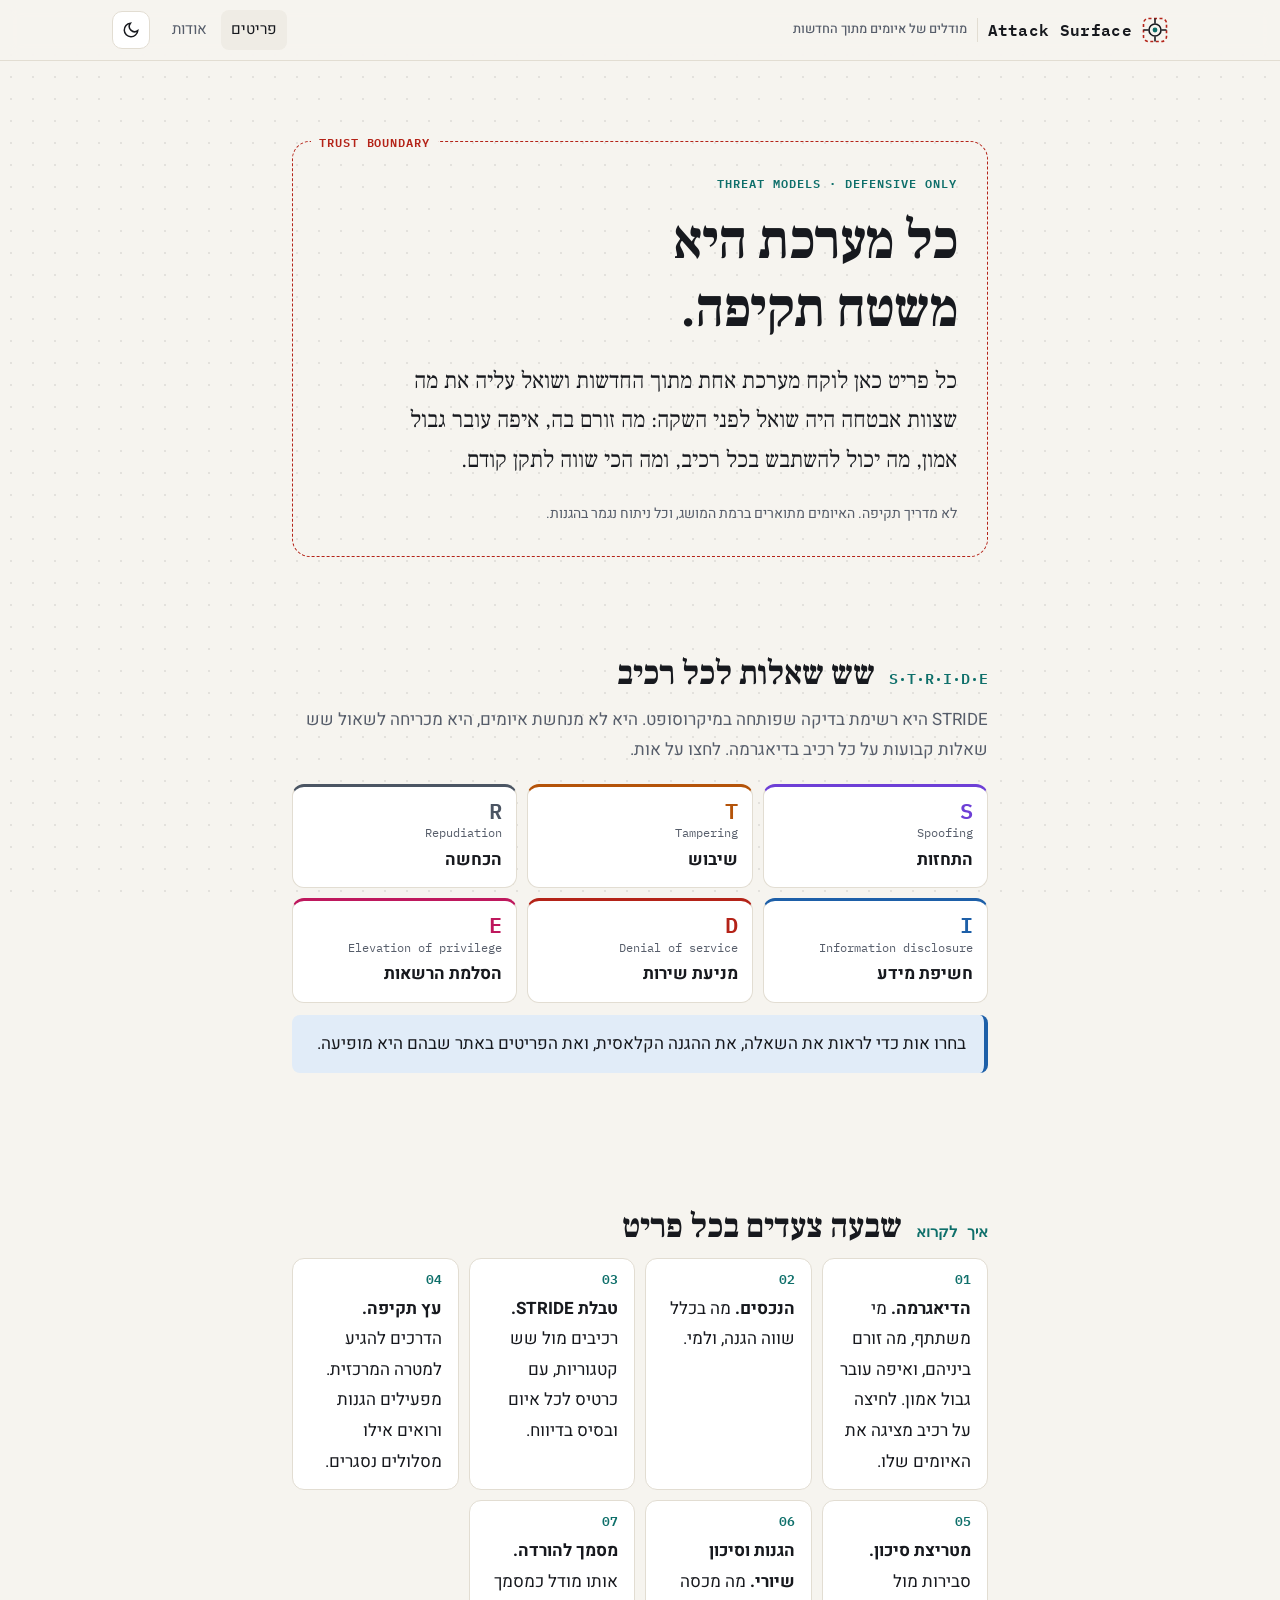
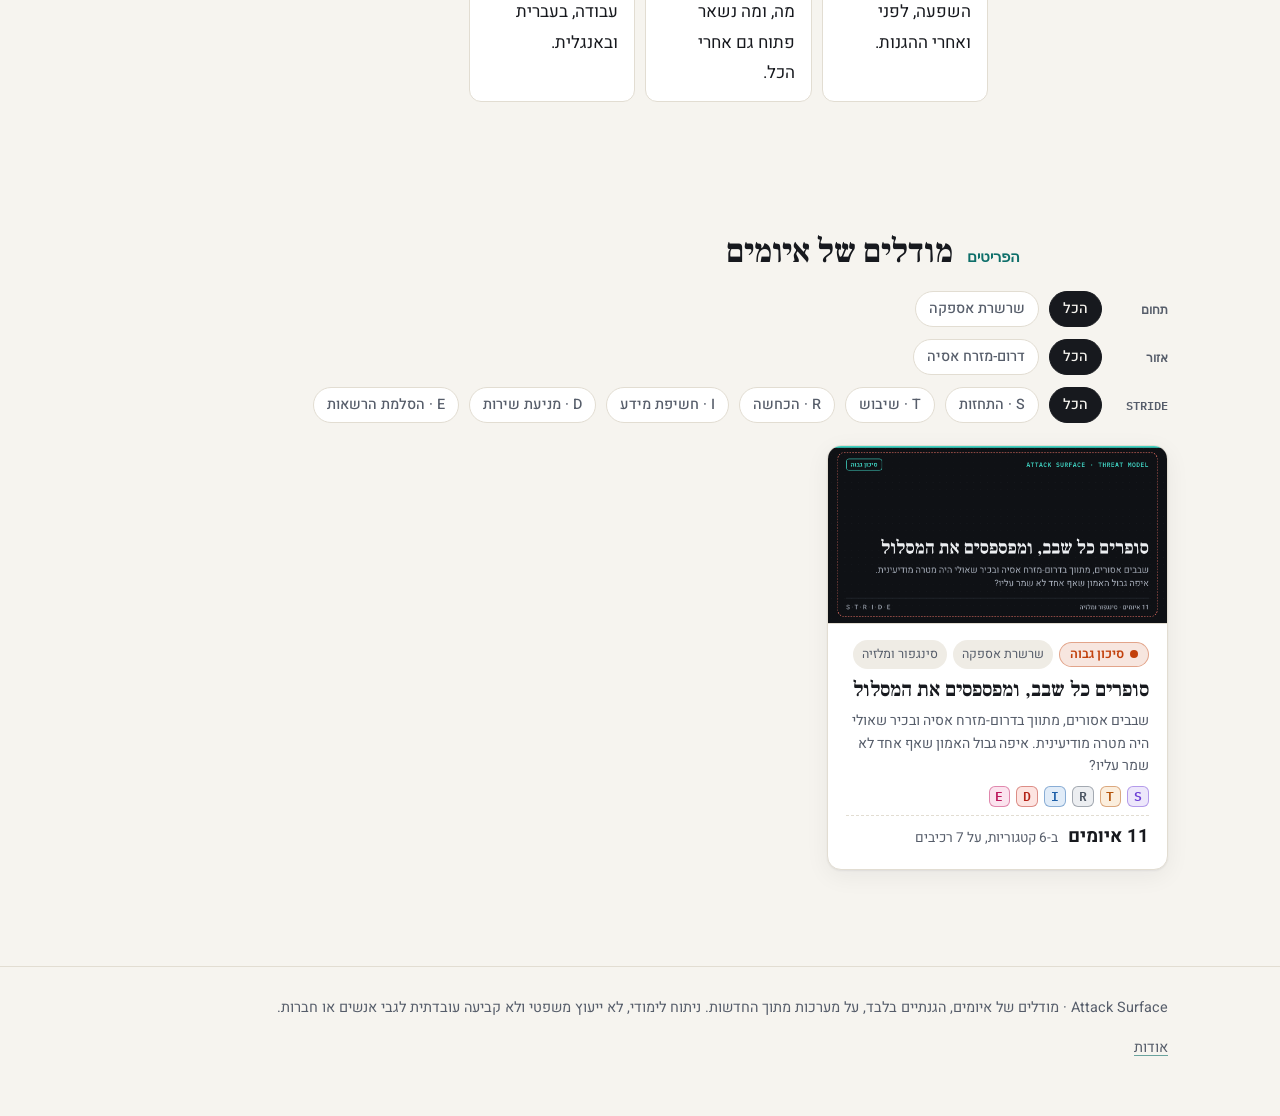
==== index.html @ 657f9123 "Initial commit feat(attack-surface): launch site with first threat model (2026-11-14-44)  - engine: " ====
<!doctype html>
<html lang="he" dir="rtl">
<head>
<!-- Paste as the FIRST thing in <head> to avoid a light/dark flash -->
<script>(function(){var t;try{t=localStorage.getItem("desk-theme")}catch(e){}document.documentElement.setAttribute("data-theme",t||(window.matchMedia&&matchMedia("(prefers-color-scheme: dark)").matches?"dark":"light"))})();</script>
<meta charset="utf-8">
<meta name="viewport" content="width=device-width,initial-scale=1">
<title>Attack Surface · מודלים של איומים מתוך החדשות</title>
<meta name="description" content="מודלים של איומים, הגנתיים בלבד, על מערכות שמופיעות בחדשות: דיאגרמת זרימת נתונים, טבלת STRIDE, עץ תקיפה, מטריצת סיכון והגנות.">
<meta property="og:type" content="website">
<meta property="og:title" content="Attack Surface">
<meta property="og:description" content="מודלים של איומים מתוך החדשות. הגנתיים בלבד.">
<meta property="og:image" content="https://ronygralnic.github.io/attack-surface/assets/og.png">
<meta property="og:url" content="https://ronygralnic.github.io/attack-surface/">
<meta name="twitter:card" content="summary_large_image">
<link rel="icon" href="assets/favicon.svg" type="image/svg+xml">
<link rel="stylesheet" href="kit/kit.css">
<link rel="stylesheet" href="assets/site.css">
</head>
<body>
<a class="skip" href="#main">דילוג לתוכן</a>
<header class="site-header"><div class="wrap-wide bar">
  <a class="brand" href="index.html" aria-current="page"><svg class="brand-mark" viewBox="0 0 26 26" fill="none" aria-hidden="true"><rect class="bd" x="1.5" y="1.5" width="23" height="23" rx="5" stroke-width="1.6"/><circle class="ring" cx="13" cy="13" r="6" stroke-width="1.6"/><circle class="core" cx="13" cy="13" r="2.4"/><path class="ring" d="M13 1.5v5M13 19.5v5M1.5 13h5M19.5 13h5" stroke-width="1.6"/></svg><span dir="ltr">Attack Surface</span><small>מודלים של איומים מתוך החדשות</small></a>
  <nav class="nav" aria-label="ראשי"><a href="index.html" aria-current="page">פריטים</a><a href="about.html">אודות</a></nav>
  <button type="button" class="icon-btn theme-toggle" aria-label="מצב כהה"><svg class="moon" viewBox="0 0 24 24" fill="none" stroke="currentColor" stroke-width="2" aria-hidden="true"><path d="M21 12.8A9 9 0 1 1 11.2 3a7 7 0 0 0 9.8 9.8z"/></svg><svg class="sun" viewBox="0 0 24 24" fill="none" stroke="currentColor" stroke-width="2" aria-hidden="true"><circle cx="12" cy="12" r="4"/><path d="M12 2v2M12 20v2M4.9 4.9l1.4 1.4M17.7 17.7l1.4 1.4M2 12h2M20 12h2M4.9 19.1l1.4-1.4M17.7 6.3l1.4-1.4"/></svg></button>
</div></header>

<main id="main">
  <section class="wrap hero">
    <div class="tb-frame">
      <span class="tb-label" dir="ltr">trust boundary</span>
      <p class="kicker" dir="ltr" style="text-align:right">Threat models · defensive only</p>
      <h1>כל מערכת היא<br>משטח תקיפה.</h1>
      <p class="lede">כל פריט כאן לוקח מערכת אחת מתוך החדשות ושואל עליה את מה שצוות אבטחה היה שואל לפני השקה: מה זורם בה, איפה עובר גבול אמון, מה יכול להשתבש בכל רכיב, ומה הכי שווה לתקן קודם.</p>
      <p class="muted small" style="margin:0">לא מדריך תקיפה. האיומים מתוארים ברמת המושג, וכל ניתוח נגמר בהגנות.</p>
    </div>
  </section>

  <section class="wrap" aria-labelledby="stride-h">
    <div class="sec-head"><span class="no">S·T·R·I·D·E</span><h2 id="stride-h">שש שאלות לכל רכיב</h2></div>
    <p class="sec-intro">STRIDE היא רשימת בדיקה שפותחה במיקרוסופט. היא לא מנחשת איומים, היא מכריחה לשאול שש שאלות קבועות על כל רכיב בדיאגרמה. לחצו על אות.</p>
    <div class="stride-tiles" id="stride-tiles"></div>
    <div class="callout stride-explain" id="stride-explain" aria-live="polite"><p>בחרו אות כדי לראות את השאלה, את ההגנה הקלאסית, ואת הפריטים באתר שבהם היא מופיעה.</p></div>
  </section>

  <section class="wrap" aria-labelledby="how-h">
    <div class="sec-head"><span class="no">איך לקרוא</span><h2 id="how-h">שבעה צעדים בכל פריט</h2></div>
    <ol class="steps">
      <li><b>הדיאגרמה.</b> מי משתתף, מה זורם ביניהם, ואיפה עובר גבול אמון. לחיצה על רכיב מציגה את האיומים שלו.</li>
      <li><b>הנכסים.</b> מה בכלל שווה הגנה, ולמי.</li>
      <li><b>טבלת STRIDE.</b> רכיבים מול שש קטגוריות, עם כרטיס לכל איום ובסיס בדיווח.</li>
      <li><b>עץ תקיפה.</b> הדרכים להגיע למטרה המרכזית. מפעילים הגנות ורואים אילו מסלולים נסגרים.</li>
      <li><b>מטריצת סיכון.</b> סבירות מול השפעה, לפני ואחרי ההגנות.</li>
      <li><b>הגנות וסיכון שיורי.</b> מה מכסה מה, ומה נשאר פתוח גם אחרי הכל.</li>
      <li><b>מסמך להורדה.</b> אותו מודל כמסמך עבודה, בעברית ובאנגלית.</li>
    </ol>
  </section>

  <section class="wrap-wide" aria-labelledby="items-h" id="items">
    <div class="wrap" style="padding:0">
      <div class="sec-head"><span class="no">הפריטים</span><h2 id="items-h">מודלים של איומים</h2></div>
    </div>
    <div class="filters" id="filters"></div>
    <div class="gallery" id="gallery" aria-live="polite"></div>
  </section>
</main>

<footer class="site-footer"><div class="wrap-wide">
  <p><span dir="ltr">Attack Surface</span> · מודלים של איומים, הגנתיים בלבד, על מערכות מתוך החדשות. ניתוח לימודי, לא ייעוץ משפטי ולא קביעה עובדתית לגבי אנשים או חברות.</p>
  <p><a href="about.html">אודות</a></p>
</div></footer>
<script src="kit/kit.js"></script>
<script src="items/data.js"></script>
<script src="assets/home.js"></script>
<script>Desk.goat("attack-surface",".github.io")</script>
</body>
</html>
---- kit/kit.css ----
/* =========================================================================
   Desk kit · shared base for all six Desk sites
   RTL Hebrew typography, light/dark tokens, term popovers, bridges, cards.
   A site copies kit/ and overrides tokens in its own site.css.
   ========================================================================= */
@import url("fonts.css");

:root{
  --font-sans:"Heebo",system-ui,"Segoe UI",Arial,sans-serif;
  --font-serif:"Frank Ruhl Libre","David","Times New Roman",serif;
  --font-mono:"IBM Plex Mono",ui-monospace,Menlo,Consolas,monospace;

  /* light tokens (default) */
  --bg:#f6f4ef; --surface:#ffffff; --surface-2:#efece5; --ink:#17191e; --ink-2:#565d6a;
  --line:#e2ddd2; --line-strong:#c9c2b4;
  --accent:#b8430f; --accent-ink:#ffffff; --accent-soft:#fbe7dc;
  --ok:#2b7a3d; --ok-soft:#e1f2e4; --warn:#9a6700; --warn-soft:#fbf0d3;
  --bad:#b42318; --bad-soft:#fde4e1; --info:#1d5fa8; --info-soft:#e1ecf8;
  --focus:#1d5fa8; --shadow:0 1px 2px rgba(20,20,30,.06),0 6px 24px rgba(20,20,30,.06);
  --radius:14px; --radius-sm:8px;
  --maxw:760px; --wide:1120px; --gutter:clamp(16px,4vw,32px);
  --fs-body:1.0625rem; --lh-body:1.8;
  color-scheme:light;
}
[data-theme="dark"]{
  --bg:#0f1115; --surface:#171a20; --surface-2:#1f232b; --ink:#eceef1; --ink-2:#a4abb7;
  --line:#2a2f38; --line-strong:#3a404b;
  --accent:#ff8a4c; --accent-ink:#1a0e07; --accent-soft:#3a2216;
  --ok:#6fd38a; --ok-soft:#163222; --warn:#f2c14e; --warn-soft:#352a10;
  --bad:#ff7b6e; --bad-soft:#3b1a17; --info:#7cb8ff; --info-soft:#14273d;
  --focus:#7cb8ff; --shadow:0 1px 2px rgba(0,0,0,.4),0 8px 28px rgba(0,0,0,.35);
  color-scheme:dark;
}

*,*::before,*::after{box-sizing:border-box}
html{-webkit-text-size-adjust:100%;text-size-adjust:100%;scroll-behavior:smooth;scroll-padding-top:84px}
@media (prefers-reduced-motion:reduce){html{scroll-behavior:auto}*,*::before,*::after{animation-duration:.01ms!important;transition-duration:.01ms!important}}
body{margin:0;background:var(--bg);color:var(--ink);font-family:var(--font-sans);font-size:var(--fs-body);
  line-height:var(--lh-body);font-feature-settings:"kern";overflow-x:hidden;transition:background .2s,color .2s}
img,svg{max-width:100%;height:auto}
a{color:inherit;text-decoration-color:color-mix(in srgb,var(--accent) 60%,transparent);text-underline-offset:3px}
a:hover{color:var(--accent)}
:focus-visible{outline:2px solid var(--focus);outline-offset:3px;border-radius:4px}
.sr-only{position:absolute!important;width:1px;height:1px;overflow:hidden;clip:rect(0 0 0 0);white-space:nowrap}
.skip{position:absolute;inset-inline-start:12px;top:-60px;background:var(--ink);color:var(--bg);padding:8px 14px;border-radius:8px;z-index:100}
.skip:focus{top:12px}
[dir="ltr"],.ltr{direction:ltr;unicode-bidi:isolate}
.num,.mono{font-family:var(--font-mono);font-variant-numeric:tabular-nums}
bdi{unicode-bidi:isolate}

/* ---------- layout ---------- */
.wrap{max-width:var(--maxw);margin-inline:auto;padding-inline:var(--gutter)}
.wrap-wide{max-width:var(--wide);margin-inline:auto;padding-inline:var(--gutter)}
section{padding-block:clamp(28px,5vw,56px)}

/* ---------- type ---------- */
h1,h2,h3,h4{line-height:1.25;margin:0 0 .5em;font-weight:700;text-wrap:balance}
h1{font-family:var(--font-serif);font-size:clamp(2rem,1.3rem + 3.2vw,3.4rem);letter-spacing:-.01em}
h2{font-family:var(--font-serif);font-size:clamp(1.55rem,1.2rem + 1.4vw,2.1rem)}
h3{font-size:1.18rem}
p{margin:0 0 1em;text-wrap:pretty}
.lede{font-family:var(--font-serif);font-size:clamp(1.2rem,1.05rem + .7vw,1.45rem);line-height:1.7}
.muted{color:var(--ink-2)}
.small{font-size:.875rem;line-height:1.6}
.kicker{font-family:var(--font-mono);font-size:.78rem;letter-spacing:.08em;text-transform:uppercase;color:var(--accent);font-weight:600}
strong{font-weight:700}
ul,ol{padding-inline-start:1.3em;margin:0 0 1em}
li{margin-bottom:.35em}
hr{border:0;border-top:1px solid var(--line);margin:2rem 0}

/* ---------- header / footer ---------- */
.site-header{position:sticky;top:0;z-index:40;background:color-mix(in srgb,var(--bg) 88%,transparent);
  backdrop-filter:saturate(1.4) blur(10px);-webkit-backdrop-filter:saturate(1.4) blur(10px);border-bottom:1px solid var(--line)}
.site-header .bar{display:flex;align-items:center;gap:12px;min-height:60px}
.brand{display:flex;align-items:center;gap:10px;text-decoration:none;font-weight:800;letter-spacing:-.01em;white-space:nowrap}
.brand-mark{width:26px;height:26px;flex:none}
.nav{display:flex;gap:4px;margin-inline-start:auto;align-items:center}
.nav a{text-decoration:none;padding:6px 10px;border-radius:8px;font-size:.95rem;color:var(--ink-2)}
.nav a:hover,.nav a[aria-current="page"]{color:var(--ink);background:var(--surface-2)}
.icon-btn{appearance:none;border:1px solid var(--line);background:var(--surface);color:var(--ink);width:38px;height:38px;border-radius:10px;
  display:inline-grid;place-items:center;cursor:pointer;flex:none}
.icon-btn:hover{border-color:var(--line-strong)}
.icon-btn svg{width:18px;height:18px}
.theme-toggle .sun{display:none}[data-theme="dark"] .theme-toggle .sun{display:block}[data-theme="dark"] .theme-toggle .moon{display:none}
.site-footer{border-top:1px solid var(--line);padding-block:28px 40px;color:var(--ink-2);font-size:.9rem;margin-top:40px}
.site-footer a{color:var(--ink-2)}

/* ---------- buttons / chips ---------- */
.btn{appearance:none;display:inline-flex;align-items:center;gap:8px;border:1px solid var(--line-strong);background:var(--surface);color:var(--ink);
  font:600 .95rem/1 var(--font-sans);padding:10px 16px;border-radius:999px;cursor:pointer;text-decoration:none;min-height:40px}
.btn:hover{border-color:var(--ink);color:var(--ink)}
.btn.primary{background:var(--accent);border-color:var(--accent);color:var(--accent-ink)}
.btn.primary:hover{filter:brightness(1.07);color:var(--accent-ink)}
.btn:disabled{opacity:.45;cursor:not-allowed}
.chips{display:flex;flex-wrap:wrap;gap:8px}
.chip{appearance:none;border:1px solid var(--line);background:var(--surface);color:var(--ink-2);font:500 .9rem/1 var(--font-sans);
  padding:8px 13px;border-radius:999px;cursor:pointer;min-height:36px}
.chip:hover{color:var(--ink);border-color:var(--line-strong)}
.chip[aria-pressed="true"]{background:var(--ink);color:var(--bg);border-color:var(--ink)}
.tag{display:inline-block;font-size:.78rem;padding:3px 9px;border-radius:999px;background:var(--surface-2);color:var(--ink-2);white-space:nowrap}

/* ---------- cards ---------- */
.card{background:var(--surface);border:1px solid var(--line);border-radius:var(--radius);padding:clamp(16px,2.4vw,24px);box-shadow:var(--shadow)}
.card h3{margin-top:0}
.grid{display:grid;gap:16px}
.grid-2{grid-template-columns:repeat(auto-fit,minmax(min(100%,300px),1fr))}
.grid-3{grid-template-columns:repeat(auto-fit,minmax(min(100%,230px),1fr))}

/* ---------- callouts ---------- */
.callout{border-inline-start:4px solid var(--info);background:var(--info-soft);padding:14px 18px;border-radius:var(--radius-sm);margin:1.2em 0}
.callout.warn{border-color:var(--warn);background:var(--warn-soft)}
.callout.accent{border-color:var(--accent);background:var(--accent-soft)}
.callout p:last-child{margin-bottom:0}

/* ---------- bridges between sections ---------- */
.bridge{max-width:var(--maxw);margin:0 auto;padding:0 var(--gutter);display:flex;align-items:center;gap:14px;color:var(--ink-2);
  font-family:var(--font-serif);font-size:1.06rem;font-style:normal}
.bridge::before{content:"";flex:none;width:2px;height:46px;background:linear-gradient(var(--line),var(--accent));border-radius:2px}
.bridge span{flex:1}

/* ---------- glossary terms ---------- */
.term{display:inline;font:inherit;color:inherit;cursor:help;
  border-bottom:1.5px dotted color-mix(in srgb,var(--accent) 75%,transparent);line-height:inherit}
.term:hover,.term[aria-expanded="true"]{color:var(--accent);border-bottom-style:solid}
.term-pop{position:absolute;z-index:80;width:min(360px,calc(100vw - 24px));background:var(--surface);color:var(--ink);border:1px solid var(--line-strong);
  border-radius:12px;box-shadow:0 12px 40px rgba(0,0,0,.22);padding:16px 18px 14px;font-size:.95rem;line-height:1.65}
.term-pop h4{margin:0 0 6px;font-size:1.02rem;display:flex;gap:8px;align-items:baseline;justify-content:space-between}
.term-pop .en{font-family:var(--font-mono);font-size:.75rem;color:var(--ink-2);font-weight:400}
.term-pop p{margin:0 0 8px}
.term-pop .ex{background:var(--surface-2);border-radius:8px;padding:8px 10px;margin:0}
.term-pop .ex b{color:var(--accent)}
.term-pop .close{position:absolute;inset-inline-end:8px;top:8px;width:30px;height:30px;border:0;background:transparent;color:var(--ink-2);cursor:pointer;border-radius:8px;font-size:18px;line-height:1}
.term-pop .close:hover{background:var(--surface-2)}
@media (max-width:600px){
  .term-pop{position:fixed;inset:auto 0 0 0;width:auto;border-radius:16px 16px 0 0;padding:18px 20px calc(18px + env(safe-area-inset-bottom));max-height:70vh;overflow:auto}
  .term-pop::before{content:"";display:block;width:40px;height:4px;border-radius:2px;background:var(--line-strong);margin:-6px auto 12px}
}

/* ---------- code ---------- */
.code{position:relative;direction:ltr;text-align:left;background:#14161b;color:#e6e8ec;border-radius:12px;font:400 .86rem/1.65 var(--font-mono);
  padding:16px 18px;overflow-x:auto;margin:0;white-space:pre;tab-size:2}
[data-theme="dark"] .code{background:#0b0c0f;border:1px solid var(--line)}
.code .c{color:#8b93a1}.code .k{color:#ff9e6b}.code .s{color:#9fe0a8}.code .n{color:#8fc6ff}
.code-wrap{position:relative}
.copy-btn{position:absolute;top:8px;inset-inline-start:8px;z-index:2;font:600 .75rem/1 var(--font-sans);padding:6px 10px;border-radius:8px;border:1px solid #3a3f4a;background:#22252c;color:#e6e8ec;cursor:pointer}
.copy-btn:hover{background:#2d313a}

/* ---------- tables ---------- */
.table{width:100%;border-collapse:collapse;font-size:.95rem}
.table th,.table td{text-align:start;padding:10px 12px;border-bottom:1px solid var(--line);vertical-align:top}
.table th{font-size:.8rem;color:var(--ink-2);font-weight:600;letter-spacing:.02em}

/* ---------- stat tiles ---------- */
.stat{background:var(--surface);border:1px solid var(--line);border-radius:var(--radius);padding:16px 18px}
.stat .v{font:700 clamp(1.6rem,1.2rem + 1.4vw,2.2rem)/1.1 var(--font-sans);letter-spacing:-.02em;font-variant-numeric:tabular-nums}
.stat .l{color:var(--ink-2);font-size:.92rem;margin-top:6px;line-height:1.5}
.stat .src{font-size:.75rem;color:var(--ink-2);margin-top:8px;border-top:1px dashed var(--line);padding-top:6px}

/* ---------- reveal ---------- */
.reveal-in{animation:revealIn .45s cubic-bezier(.2,.7,.2,1) both}
@keyframes revealIn{from{opacity:0;transform:translateY(10px)}to{opacity:1;transform:none}}

/* ---------- print ---------- */
@media print{.site-header,.site-footer,.no-print,.term-pop{display:none!important}body{background:#fff;color:#000}}
---- assets/site.css ----
/* =========================================================================
   Attack Surface · site identity on top of kit/kit.css
   Motif: a blueprint. Dotted grid, dashed red trust boundaries,
   six STRIDE colors, one teal accent.
   ========================================================================= */
:root{
  --accent:#0e6f6a; --accent-ink:#ffffff; --accent-soft:#dcefed;
  --focus:#0e6f6a;
  --grid-dot:rgba(23,25,30,.085);
  --boundary:#b42318;
  --s:#6d3fd6; --t:#b45309; --r:#4b5563; --i:#1d5fa8; --d:#b42318; --e:#be185d;
  --s-soft:#ede7fb; --t-soft:#fbeedd; --r-soft:#eceef1; --i-soft:#e1ecf8; --d-soft:#fde4e1; --e-soft:#fbe3ee;
  --risk-1:#2b7a3d; --risk-2:#7a8a1f; --risk-3:#9a6700; --risk-4:#c2410c; --risk-5:#b42318;
  --node-entity:#ffffff; --node-process:#f3f9f8; --node-store:#fbfaf6;
  --flow:#7b8494; --flow-threat:#b42318; --flow-influence:#6d3fd6;
}
[data-theme="dark"]{
  --accent:#3fd0c0; --accent-ink:#04201d; --accent-soft:#0f2e2b;
  --focus:#3fd0c0;
  --grid-dot:rgba(236,238,241,.07);
  --boundary:#ff7b6e;
  --s:#b79cff; --t:#f6ad55; --r:#a3acb9; --i:#7cb8ff; --d:#ff7b6e; --e:#f472b6;
  --s-soft:#241b3d; --t-soft:#33240f; --r-soft:#22262d; --i-soft:#14273d; --d-soft:#3b1a17; --e-soft:#38162a;
  --risk-1:#6fd38a; --risk-2:#c5d86b; --risk-3:#f2c14e; --risk-4:#ff9f5a; --risk-5:#ff7b6e;
  --node-entity:#171a20; --node-process:#132322; --node-store:#1b1e25;
  --flow:#8c95a5; --flow-threat:#ff7b6e; --flow-influence:#b79cff;
}

body{background-image:radial-gradient(var(--grid-dot) 1px,transparent 1.2px);background-size:22px 22px;background-attachment:fixed}

/* ---------- header ---------- */
.brand{font-family:var(--font-mono);font-weight:600;font-size:1rem;letter-spacing:.02em}
.brand small{font-family:var(--font-sans);font-weight:500;color:var(--ink-2);font-size:.8rem;letter-spacing:0;border-inline-start:1px solid var(--line);padding-inline-start:10px}
.brand-mark .bd{stroke:var(--boundary);stroke-dasharray:3 2.5}
.brand-mark .core{fill:var(--accent)}
.brand-mark .ring{stroke:var(--ink)}
@media (max-width:600px){.brand small{display:none}.nav a{padding:6px 8px}}

/* ---------- boundary frame (motif) ---------- */
.tb-frame{position:relative;border:1.5px dashed var(--boundary);border-radius:18px;padding:clamp(18px,3vw,30px)}
.tb-frame > .tb-label{position:absolute;top:-.8em;inset-inline-start:18px;background:var(--bg);padding:0 8px;
  font:600 .72rem/1.6 var(--font-mono);letter-spacing:.08em;color:var(--boundary);text-transform:uppercase}

/* ---------- STRIDE badges ---------- */
.sb{display:inline-grid;place-items:center;min-width:1.7em;height:1.7em;padding:0 .35em;border-radius:6px;font:700 .8rem/1 var(--font-mono);
  color:var(--sc);background:var(--sc-soft);border:1px solid color-mix(in srgb,var(--sc) 45%,transparent);vertical-align:middle}
.sb.S,.c-S{--sc:var(--s);--sc-soft:var(--s-soft)}
.sb.T,.c-T{--sc:var(--t);--sc-soft:var(--t-soft)}
.sb.R,.c-R{--sc:var(--r);--sc-soft:var(--r-soft)}
.sb.I,.c-I{--sc:var(--i);--sc-soft:var(--i-soft)}
.sb.D,.c-D{--sc:var(--d);--sc-soft:var(--d-soft)}
.sb.E,.c-E{--sc:var(--e);--sc-soft:var(--e-soft)}
.tid{font:600 .8rem/1 var(--font-mono);color:var(--ink-2)}

/* ---------- home ---------- */
.hero{padding-block:clamp(36px,7vw,80px) clamp(20px,4vw,40px)}
.hero h1{margin-bottom:.35em}
.hero .lede{max-width:44ch}
.stride-tiles{display:grid;gap:10px;grid-template-columns:repeat(3,1fr)}
@media (max-width:600px){.stride-tiles{grid-template-columns:repeat(2,1fr)}}
.stride-tile{appearance:none;text-align:start;font:inherit;color:inherit;cursor:pointer;background:var(--surface);border:1px solid var(--line);border-radius:12px;padding:12px 14px;
  border-top:3px solid var(--sc);display:flex;flex-direction:column;gap:4px}
.stride-tile:hover{border-color:var(--sc)}
.stride-tile[aria-pressed="true"]{background:var(--sc-soft)}
.stride-tile b{font:700 1.4rem/1 var(--font-mono);color:var(--sc)}
.stride-tile .en{font:500 .74rem/1.3 var(--font-mono);color:var(--ink-2)}
.stride-tile .he{font-weight:700}
.stride-tile .q{font-size:.86rem;color:var(--ink-2);line-height:1.5}
.stride-explain{margin-top:12px;min-height:3.4em}
.steps{counter-reset:s;list-style:none;padding:0;display:grid;gap:10px;grid-template-columns:repeat(auto-fit,minmax(min(100%,165px),1fr))}
.steps li{counter-increment:s;background:var(--surface);border:1px solid var(--line);border-radius:12px;padding:14px 16px 12px;margin:0}
.steps li::before{content:counter(s,decimal-leading-zero);display:block;font:600 .8rem/1 var(--font-mono);color:var(--accent);margin-bottom:8px}
.filters{display:flex;flex-direction:column;gap:12px;margin:18px 0 22px}
.filters .row{display:flex;gap:10px;align-items:center;flex-wrap:wrap}
.filters .lbl{font:600 .78rem/1 var(--font-mono);color:var(--ink-2);min-width:4.5em}
.gallery{display:grid;gap:16px;grid-template-columns:repeat(auto-fill,minmax(min(100%,330px),1fr))}
.item-card{display:flex;flex-direction:column;text-decoration:none;color:inherit;background:var(--surface);border:1px solid var(--line);border-radius:var(--radius);overflow:hidden;box-shadow:var(--shadow);transition:transform .15s,border-color .15s}
.item-card:hover{transform:translateY(-2px);border-color:var(--accent);color:inherit}
.item-card img{display:block;width:100%;aspect-ratio:1200/630;object-fit:cover;border-bottom:1px solid var(--line);background:var(--surface-2)}
.item-card .body{padding:16px 18px 18px;display:flex;flex-direction:column;gap:8px;flex:1}
.item-card h3{font-family:var(--font-serif);font-size:1.3rem;margin:0}
.item-card .meta{display:flex;gap:6px;flex-wrap:wrap;align-items:center}
.item-card .km{margin-top:auto;display:flex;gap:10px;align-items:baseline;border-top:1px dashed var(--line);padding-top:10px}
.item-card .km b{font:700 1.15rem/1 var(--font-sans)}
.item-card .km span{font-size:.85rem;color:var(--ink-2)}
.empty{padding:28px;text-align:center;color:var(--ink-2);border:1px dashed var(--line-strong);border-radius:var(--radius)}

/* ---------- risk pill ---------- */
.risk{display:inline-flex;align-items:center;gap:6px;font:600 .8rem/1 var(--font-sans);padding:5px 10px;border-radius:999px;color:var(--rc);
  background:color-mix(in srgb,var(--rc) 13%,transparent);border:1px solid color-mix(in srgb,var(--rc) 40%,transparent);white-space:nowrap}
.risk::before{content:"";width:8px;height:8px;border-radius:50%;background:var(--rc)}
.r1{--rc:var(--risk-1)}.r2{--rc:var(--risk-2)}.r3{--rc:var(--risk-3)}.r4{--rc:var(--risk-4)}.r5{--rc:var(--risk-5)}

/* ---------- item: banner ---------- */
.banner{margin-top:clamp(20px,4vw,40px)}
.banner .top{display:flex;flex-wrap:wrap;gap:8px 14px;align-items:center;margin-bottom:14px}
.banner h1{margin-bottom:.25em}
.banner .sub{font-size:1.12rem;color:var(--ink-2);max-width:60ch}
.facts{display:grid;gap:10px 18px;grid-template-columns:repeat(auto-fit,minmax(min(100%,180px),1fr));margin:20px 0 0;padding:0}
.facts div{border-top:1px solid var(--line);padding-top:8px}
.facts dt{font:600 .76rem/1.4 var(--font-sans);color:var(--ink-2);text-transform:uppercase}
.facts dd{margin:2px 0 0;font-weight:600}
.defensive{display:flex;gap:10px;align-items:flex-start;font-size:.9rem;color:var(--ink-2);margin-top:16px}
.defensive svg{flex:none;width:18px;height:18px;margin-top:3px;color:var(--accent)}
.trailer{font-family:var(--font-serif);font-size:clamp(1.25rem,1.05rem + .9vw,1.6rem);line-height:1.65;margin:0}
.trailer .q{display:block;margin-top:.6em;color:var(--accent);font-weight:700}
.minute p{margin-bottom:.9em}
.pull{margin:1.4em 0;padding:4px 0 4px;border-inline-start:3px solid var(--accent);padding-inline-start:18px}
.pull q{font-family:var(--font-serif);font-size:1.5rem;font-weight:700;quotes:"“" "”"}
.pull .who{display:block;font-size:.9rem;color:var(--ink-2);margin-top:4px}
.claim{display:inline-block;font:600 .72rem/1 var(--font-sans);padding:3px 7px;border-radius:6px;background:var(--warn-soft);color:var(--warn);margin-inline-start:4px;vertical-align:2px;white-space:nowrap}
.legend-facts{display:flex;gap:16px;flex-wrap:wrap;font-size:.86rem;color:var(--ink-2)}

/* ---------- section heads ---------- */
.sec-head{display:flex;gap:14px;align-items:baseline;margin-bottom:10px}
.sec-head .no{font:600 .95rem/1 var(--font-mono);color:var(--accent);flex:none;letter-spacing:0}
.sec-head h2{margin:0}
.sec-intro{color:var(--ink-2);margin-bottom:18px}

/* ---------- DFD ---------- */
.wrap-dfd{max-width:1080px}
.wrap-dfd > .sec-head,.wrap-dfd > .sec-intro{max-width:calc(var(--maxw) - 2 * var(--gutter))}
.dfd-wrap{background:var(--surface);border:1px solid var(--line);border-radius:var(--radius);box-shadow:var(--shadow);padding:clamp(8px,1.6vw,16px)}
.dfd-tools{display:flex;gap:8px 14px;flex-wrap:wrap;align-items:center;justify-content:space-between;margin:0 4px 8px}
.dfd-key{display:flex;gap:6px 14px;flex-wrap:wrap;font-size:.8rem;color:var(--ink-2);align-items:center}
.dfd-key span{display:inline-flex;gap:6px;align-items:center}
.dfd-key svg{width:26px;height:14px;flex:none}
svg.dfd{display:block;width:100%;height:auto;font-family:var(--font-sans);user-select:none;-webkit-user-select:none}
svg.dfd .zone rect{fill:none;stroke:var(--boundary);stroke-width:1.5;stroke-dasharray:7 5}
svg.dfd .zone.inner rect{stroke-dasharray:3 4;stroke-width:1.3}
svg.dfd .zone text{fill:var(--boundary);font:600 12.5px var(--font-sans)}
svg.dfd .node{cursor:pointer;outline:none}
svg.dfd .node .shape{fill:var(--node-entity);stroke:var(--ink);stroke-width:1.4;transition:stroke .15s,fill .15s}
svg.dfd .node.process .shape{fill:var(--node-process);stroke:var(--accent)}
svg.dfd .node.store .shape{fill:var(--node-store);stroke:none}
svg.dfd .node.store .rail{stroke:var(--ink);stroke-width:1.6}
svg.dfd .node.adversary .shape{stroke:var(--d);stroke-dasharray:4 3}
svg.dfd .node text{fill:var(--ink);font-size:13.5px;font-weight:600;pointer-events:none}
svg.dfd .node text.sub{fill:var(--ink-2);font-size:11px;font-weight:400}
svg.dfd.tall .node text{font-size:15px}
svg.dfd.tall .node text.sub{font-size:12px}
svg.dfd.tall .zone text{font-size:13.5px}
svg.dfd .node .count{fill:var(--surface);stroke:var(--d);stroke-width:1.4}
svg.dfd .node .count-t{fill:var(--d);font:700 11px var(--font-mono)}
svg.dfd .node:hover .shape,svg.dfd .node:focus-visible .shape{stroke-width:2.6}
svg.dfd .node.sel .shape{stroke:var(--accent);stroke-width:3;fill:var(--accent-soft)}
svg.dfd .node.sel.store .rail{stroke:var(--accent);stroke-width:3}
svg.dfd .node:focus-visible .focus-ring{stroke:var(--focus);stroke-width:2;fill:none;stroke-dasharray:2 3}
svg.dfd .node .focus-ring{fill:none;stroke:none}
svg.dfd .flow path{fill:none;stroke:var(--flow);stroke-width:1.5}
svg.dfd .flow.threat path{stroke:var(--flow-threat);stroke-dasharray:6 4;stroke-width:1.8}
svg.dfd .flow.influence path{stroke:var(--flow-influence);stroke-dasharray:2 4;stroke-width:2;stroke-linecap:round}
svg.dfd .flow .num circle{fill:var(--surface);stroke:var(--flow);stroke-width:1.2}
svg.dfd .flow.threat .num circle{stroke:var(--flow-threat)}
svg.dfd .flow.influence .num circle{stroke:var(--flow-influence)}
svg.dfd .flow .num text{fill:var(--ink);font:600 10.5px var(--font-mono)}
svg.dfd .flow .lbl rect{fill:var(--surface);opacity:.92}
svg.dfd .flow .lbl text{fill:var(--ink-2);font-size:11px}
svg.dfd .dim{opacity:.22;transition:opacity .2s}
svg.dfd .hi path{stroke-width:2.6}
svg.dfd marker path{fill:context-stroke}
.dfd-panel{margin-top:12px;border-top:1px solid var(--line);padding:14px 6px 4px;min-height:120px}
.dfd-panel .hint{color:var(--ink-2);display:flex;gap:8px;align-items:center}
.dfd-panel h3{display:flex;gap:10px;align-items:center;flex-wrap:wrap;margin-bottom:6px}
.dfd-panel .kind{font:600 .72rem/1 var(--font-mono);color:var(--ink-2);border:1px solid var(--line);border-radius:6px;padding:4px 6px}
.dfd-panel ul.tl{list-style:none;padding:0;margin:10px 0 0;display:flex;flex-direction:column;gap:6px}
.dfd-panel ul.tl li{display:flex;gap:8px;align-items:center;margin:0}
.dfd-panel ul.tl button{appearance:none;background:none;border:0;padding:0;color:inherit;font:inherit;text-align:start;cursor:pointer;text-decoration:underline;text-decoration-color:var(--line-strong);text-underline-offset:3px}
.dfd-panel ul.tl button:hover{color:var(--accent)}
.flow-list{margin:14px 0 0;padding:0;list-style:none;display:grid;gap:4px 18px;grid-template-columns:repeat(auto-fit,minmax(min(100%,300px),1fr));font-size:.86rem;color:var(--ink-2)}
.flow-list li{display:flex;gap:8px;align-items:baseline;margin:0}
.flow-list .n{font:600 .75rem/1 var(--font-mono);flex:none;width:1.9em;height:1.9em;display:inline-grid;place-items:center;border:1px solid var(--flow);border-radius:50%;color:var(--ink)}
.flow-list .k-threat .n{border-color:var(--flow-threat);color:var(--flow-threat)}
.flow-list .k-influence .n{border-color:var(--flow-influence);color:var(--flow-influence);border-style:dashed}
details.flows summary{cursor:pointer;color:var(--ink-2);font-size:.9rem;margin-top:10px}

/* ---------- assets ---------- */
.assets{display:grid;gap:12px;grid-template-columns:repeat(auto-fit,minmax(min(100%,300px),1fr))}
.asset{background:var(--surface);border:1px solid var(--line);border-radius:var(--radius);padding:16px 18px}
.asset h3{font-size:1.05rem;margin-bottom:4px;display:flex;gap:8px;align-items:baseline;justify-content:space-between}
.asset .owner{font-size:.85rem;color:var(--accent);font-weight:600}
.asset .loss{font-size:.92rem;color:var(--ink-2);margin:6px 0 0;border-top:1px dashed var(--line);padding-top:8px}
.asset .stars{font:600 .8rem/1 var(--font-mono);color:var(--ink-2);white-space:nowrap}

/* ---------- STRIDE heat grid ---------- */
.heat{width:100%;border-collapse:separate;border-spacing:4px;table-layout:fixed}
.heat th{font-size:.82rem;font-weight:600;color:var(--ink-2);padding:2px}
.heat th.row{text-align:start;width:38%}
.heat th.row button{appearance:none;background:none;border:0;font:inherit;color:var(--ink);cursor:pointer;text-align:start;padding:6px 4px;border-radius:6px;width:100%;line-height:1.35}
.heat th.row button:hover,.heat th.row button[aria-pressed="true"]{background:var(--accent-soft);color:var(--ink)}
.heat td{padding:0}
.heat td button{appearance:none;width:100%;height:40px;border-radius:8px;border:1px solid var(--line);background:var(--surface);color:var(--ink-2);font:700 .95rem/1 var(--font-mono);cursor:pointer}
.heat td button.has{background:color-mix(in srgb,var(--sc) calc(var(--n) * 30%),var(--surface));color:var(--ink);border-color:color-mix(in srgb,var(--sc) 50%,transparent)}
.heat td button:disabled{cursor:default;opacity:.55}
.heat td button[aria-pressed="true"]{outline:2.5px solid var(--ink);outline-offset:1px}
.heat thead .sb{font-size:.86rem}
.filter-line{display:flex;gap:10px;align-items:center;flex-wrap:wrap;margin:16px 0 12px;min-height:40px}
.filter-line .what{font-weight:600}
.threats{display:grid;gap:12px}
.threat{background:var(--surface);border:1px solid var(--line);border-inline-start:4px solid var(--sc);border-radius:var(--radius);padding:14px 18px;scroll-margin-top:90px}
.threat:target,.threat.flash{box-shadow:0 0 0 3px color-mix(in srgb,var(--accent) 40%,transparent)}
.threat .th-top{display:flex;gap:8px 10px;align-items:center;flex-wrap:wrap;margin-bottom:6px}
.threat h3{font-size:1.06rem;margin:0;flex:1 1 220px}
.threat .on{font-size:.82rem;color:var(--ink-2)}
.threat p{margin:.3em 0 .5em}
.threat .ev{font-size:.9rem;color:var(--ink-2);background:var(--surface-2);border-radius:8px;padding:8px 10px}
.threat .ev b{color:var(--ink)}
.threat .row2{display:flex;gap:8px 14px;flex-wrap:wrap;align-items:center;margin-top:10px;font-size:.86rem;color:var(--ink-2)}
.mchip{appearance:none;font:600 .78rem/1 var(--font-mono);padding:5px 8px;border-radius:6px;border:1px solid var(--line-strong);background:var(--surface);color:var(--ink);cursor:pointer}
.mchip:hover{border-color:var(--accent);color:var(--accent)}

/* ---------- attack tree ---------- */
.def-toggles{display:flex;flex-wrap:wrap;gap:8px;margin:8px 0 14px}
.def-toggles .chip{display:inline-flex;gap:6px;align-items:center}
.def-toggles .chip .mid{font-family:var(--font-mono);font-size:.78rem;opacity:.8}
.tree-status{display:flex;gap:12px;align-items:center;padding:12px 16px;border-radius:12px;border:1px solid var(--line);background:var(--surface);margin-bottom:12px;font-weight:600}
.tree-status .dot{width:12px;height:12px;border-radius:50%;flex:none;background:var(--bad);box-shadow:0 0 0 4px var(--bad-soft)}
.tree-status.blocked .dot{background:var(--ok);box-shadow:0 0 0 4px var(--ok-soft)}
.tree-status .sub{font-weight:400;color:var(--ink-2);font-size:.9rem}
.tree{list-style:none;margin:0;padding:0}
.tree ul{list-style:none;margin:0;padding:0;padding-inline-start:clamp(14px,3vw,26px);border-inline-start:1.5px solid var(--line);margin-inline-start:12px}
.tree li{margin:8px 0 0;position:relative}
.tree ul > li::before{content:"";position:absolute;inset-inline-start:calc(-1 * clamp(14px,3vw,26px));top:20px;width:clamp(10px,2.4vw,20px);border-top:1.5px solid var(--line)}
.tnode{display:flex;gap:10px;align-items:flex-start;background:var(--surface);border:1px solid var(--line);border-radius:10px;padding:9px 12px;transition:opacity .2s,background .2s}
.tnode .gate{flex:none;font:700 .7rem/1 var(--font-mono);padding:4px 6px;border-radius:5px;background:var(--surface-2);color:var(--ink-2);margin-top:2px}
.tnode .gate.or{background:var(--info-soft);color:var(--info)}
.tnode .gate.and{background:var(--warn-soft);color:var(--warn)}
.tnode .gate.leaf{background:transparent;border:1px solid var(--line)}
.tnode .txt{flex:1;line-height:1.5}
.tnode .ms{display:flex;gap:4px;flex-wrap:wrap;margin-top:4px}
.tnode .ms span{font:600 .7rem/1 var(--font-mono);padding:3px 5px;border-radius:5px;border:1px solid var(--line);color:var(--ink-2)}
.tnode .ms span.on{background:var(--ok-soft);color:var(--ok);border-color:var(--ok)}
.tnode .st{flex:none;font:600 .72rem/1 var(--font-sans);padding:4px 7px;border-radius:999px;background:var(--bad-soft);color:var(--bad);white-space:nowrap}
.tnode.blocked{background:var(--surface-2)}
.tnode.blocked .txt{color:var(--ink-2);text-decoration:line-through;text-decoration-color:var(--ok);text-decoration-thickness:1.5px}
.tnode.blocked .st{background:var(--ok-soft);color:var(--ok)}
.tnode.root{border-width:2px}
.tnode .legal{font:600 .7rem/1 var(--font-sans);color:var(--warn);background:var(--warn-soft);padding:2px 6px;border-radius:5px;margin-inline-start:4px}

/* ---------- risk matrix ---------- */
.rm-tools{display:flex;gap:10px;align-items:center;flex-wrap:wrap;margin-bottom:12px}
.seg{display:inline-flex;border:1px solid var(--line-strong);border-radius:999px;padding:3px;background:var(--surface)}
.seg button{appearance:none;border:0;background:transparent;font:600 .9rem/1 var(--font-sans);color:var(--ink-2);padding:8px 14px;border-radius:999px;cursor:pointer;min-height:34px}
.seg button[aria-pressed="true"]{background:var(--ink);color:var(--bg)}
.rm{display:grid;grid-template-columns:auto 1fr;gap:6px;align-items:stretch;direction:ltr}
.rm .ylab{writing-mode:vertical-rl;transform:rotate(180deg);text-align:center;font:600 .78rem/1 var(--font-mono);color:var(--ink-2);letter-spacing:.06em}
.rm .grid5{display:grid;grid-template-columns:repeat(5,1fr);grid-template-rows:repeat(5,minmax(58px,auto));gap:4px;direction:ltr}
.rm .cell{border-radius:8px;padding:4px;display:flex;flex-wrap:wrap;gap:4px;align-content:flex-start;justify-content:center;
  background:color-mix(in srgb,var(--rc) 14%,var(--surface));border:1px solid color-mix(in srgb,var(--rc) 28%,transparent)}
.rm .xlab{grid-column:2;display:grid;grid-template-columns:repeat(5,1fr);direction:ltr;text-align:center;font:600 .72rem/1.3 var(--font-mono);color:var(--ink-2)}
.rm .axis{grid-column:2;text-align:center;font:600 .78rem/1 var(--font-mono);color:var(--ink-2);letter-spacing:.06em;margin-top:2px}
.rm .ynums{display:grid;grid-template-rows:repeat(5,1fr);font:600 .72rem/1 var(--font-mono);color:var(--ink-2);align-items:center;text-align:center}
.rm .left{display:flex;gap:4px}
.dotb{appearance:none;font:700 .74rem/1 var(--font-mono);padding:6px 6px;min-width:30px;border-radius:999px;border:1.5px solid var(--sc);background:var(--surface);color:var(--sc);cursor:pointer}
.dotb:hover,.dotb[aria-pressed="true"]{background:var(--sc);color:var(--surface)}
.dotb.moved{animation:pop .4s ease}
@keyframes pop{0%{transform:scale(.6)}70%{transform:scale(1.12)}100%{transform:scale(1)}}
.rm-sum{display:grid;gap:8px;grid-template-columns:repeat(3,1fr);margin-top:12px}
.rm-sum .stat{padding:10px 12px}
.rm-sum .stat .v{font-size:1.5rem}
.rm-detail{margin-top:12px;min-height:3em}

/* ---------- mitigations ---------- */
.mits{display:grid;gap:12px;grid-template-columns:repeat(auto-fit,minmax(min(100%,320px),1fr))}
.mit{background:var(--surface);border:1px solid var(--line);border-radius:var(--radius);padding:16px 18px;scroll-margin-top:90px;display:flex;flex-direction:column;gap:6px}
.mit.flash{box-shadow:0 0 0 3px color-mix(in srgb,var(--accent) 40%,transparent)}
.mit .top{display:flex;gap:8px;align-items:center;flex-wrap:wrap}
.mit h3{font-size:1.04rem;margin:0}
.mit .mid{font:700 .8rem/1 var(--font-mono);color:var(--accent)}
.mit .type{font:600 .72rem/1 var(--font-sans);padding:4px 7px;border-radius:6px;background:var(--surface-2);color:var(--ink-2)}
.mit .type.prevent{background:var(--info-soft);color:var(--info)}
.mit .type.detect{background:var(--warn-soft);color:var(--warn)}
.mit .src{font:600 .72rem/1 var(--font-sans);padding:4px 7px;border-radius:6px;border:1px solid var(--accent);color:var(--accent)}
.mit .src.ours{border-color:var(--line-strong);color:var(--ink-2)}
.mit p{margin:0}
.mit .limit{font-size:.88rem;color:var(--ink-2)}
.mit .covers{display:flex;gap:6px;flex-wrap:wrap;align-items:center;font-size:.85rem;color:var(--ink-2);margin-top:auto;padding-top:8px;border-top:1px dashed var(--line)}
.mit .covers a{text-decoration:none}
.residual{margin-top:18px}

/* ---------- ATT&CK ---------- */
.attack td:first-child{white-space:nowrap}
.attack .tech{font:600 .85rem/1.4 var(--font-mono)}
.attack .tname{display:block;font-size:.8rem;color:var(--ink-2);font-family:var(--font-mono);direction:ltr;text-align:start}
@media (max-width:600px){
  .table.stack thead{display:none}
  .table.stack tr{display:block;border-bottom:1px solid var(--line);padding:10px 0}
  .table.stack td{display:block;border:0;padding:3px 0}
}

/* ---------- takeaways / docs / source ---------- */
.takeaways{display:grid;gap:12px}
.take{display:flex;gap:14px;align-items:flex-start;background:var(--surface);border:1px solid var(--line);border-radius:var(--radius);padding:14px 18px}
.take .k{flex:none;font:600 .72rem/1 var(--font-mono);padding:5px 8px;border-radius:6px;background:var(--accent-soft);color:var(--accent);margin-top:3px;white-space:nowrap}
.take p{margin:0}
.docs{display:grid;gap:10px;grid-template-columns:repeat(auto-fit,minmax(min(100%,240px),1fr))}
.doc{display:flex;gap:12px;align-items:center;text-decoration:none;background:var(--surface);border:1px solid var(--line);border-radius:12px;padding:12px 14px}
.doc:hover{border-color:var(--accent)}
.doc .ext{font:700 .74rem/1 var(--font-mono);padding:6px 7px;border-radius:6px;background:var(--surface-2);color:var(--ink-2);flex:none}
.doc .t{font-weight:600;line-height:1.4}
.doc .t small{display:block;font-weight:400;color:var(--ink-2);font-size:.82rem}
.source{font-size:.9rem;color:var(--ink-2);border-top:1px solid var(--line);padding-top:14px;margin-top:28px}

/* ---------- about ---------- */
.about h2{margin-top:1.4em}

@media print{body{background-image:none}}
.code-wrap .code{padding-top:42px}
.code-wrap + p{margin-top:10px}
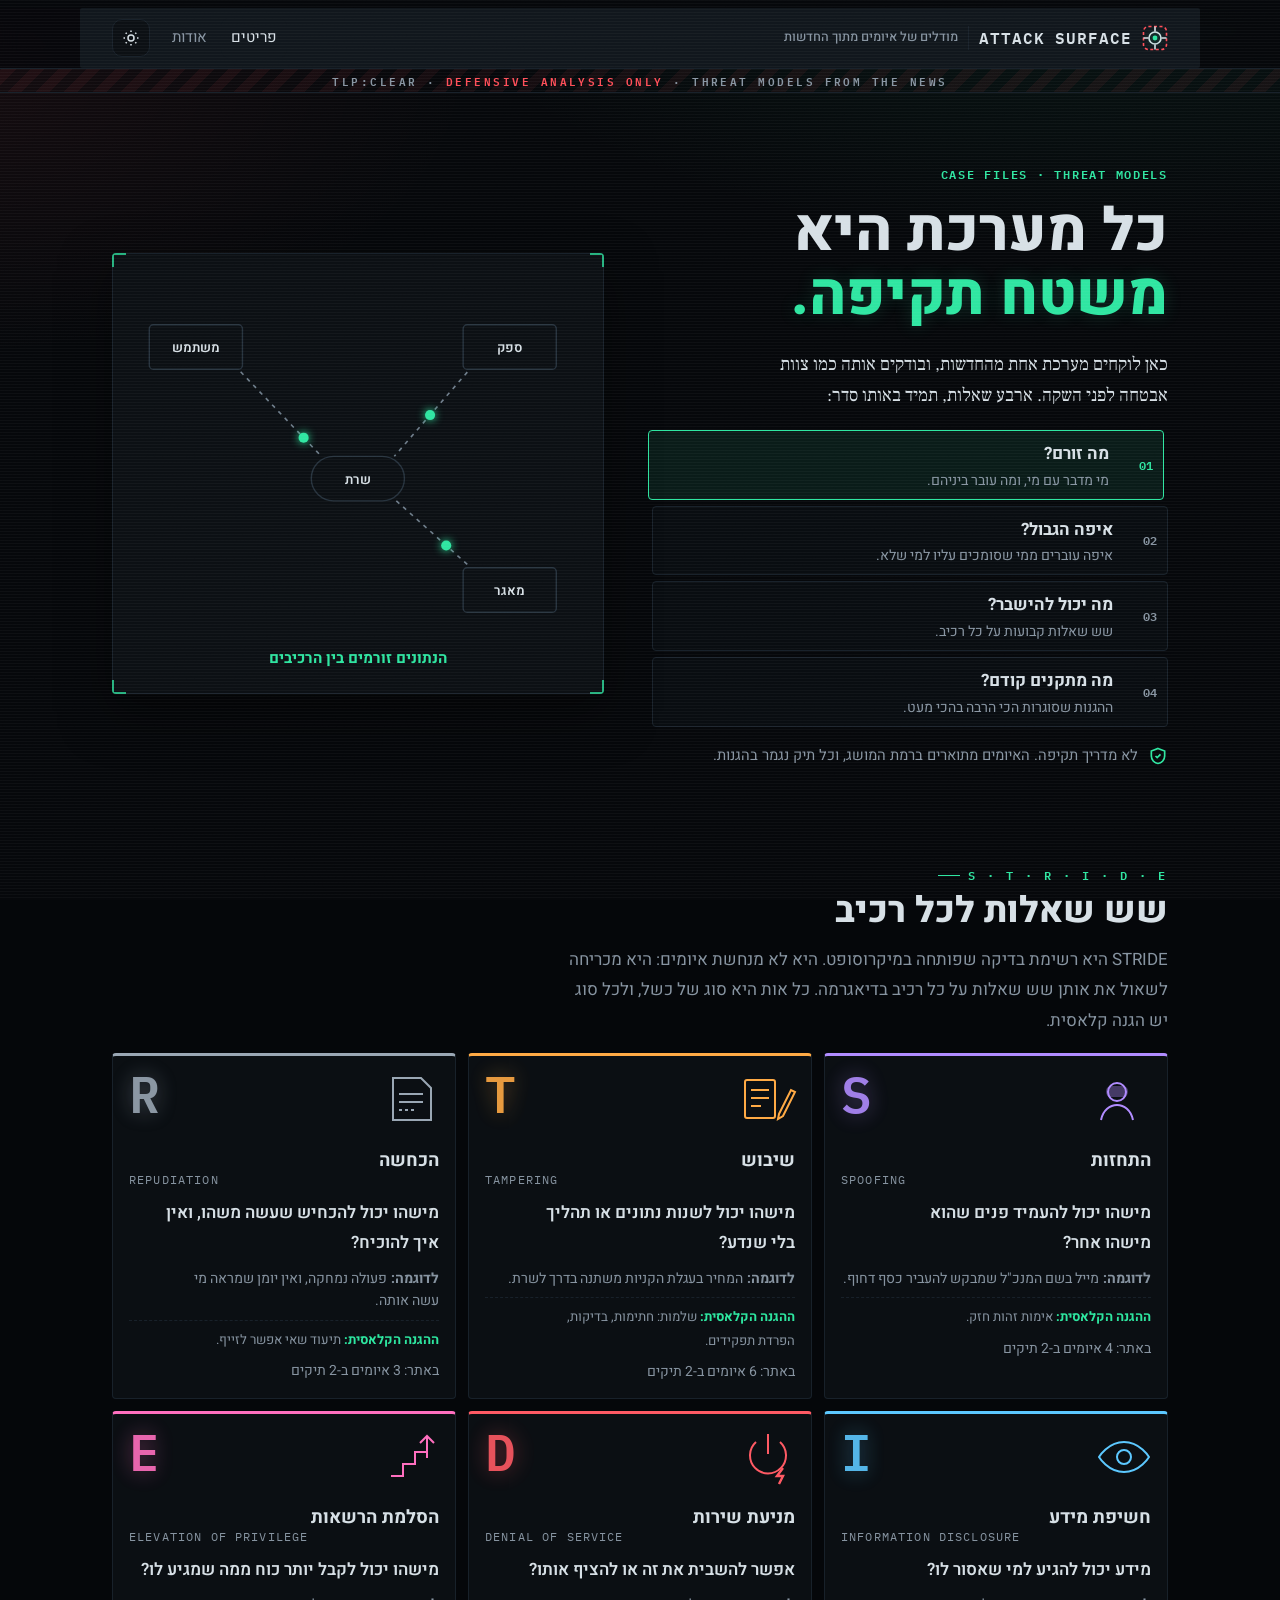
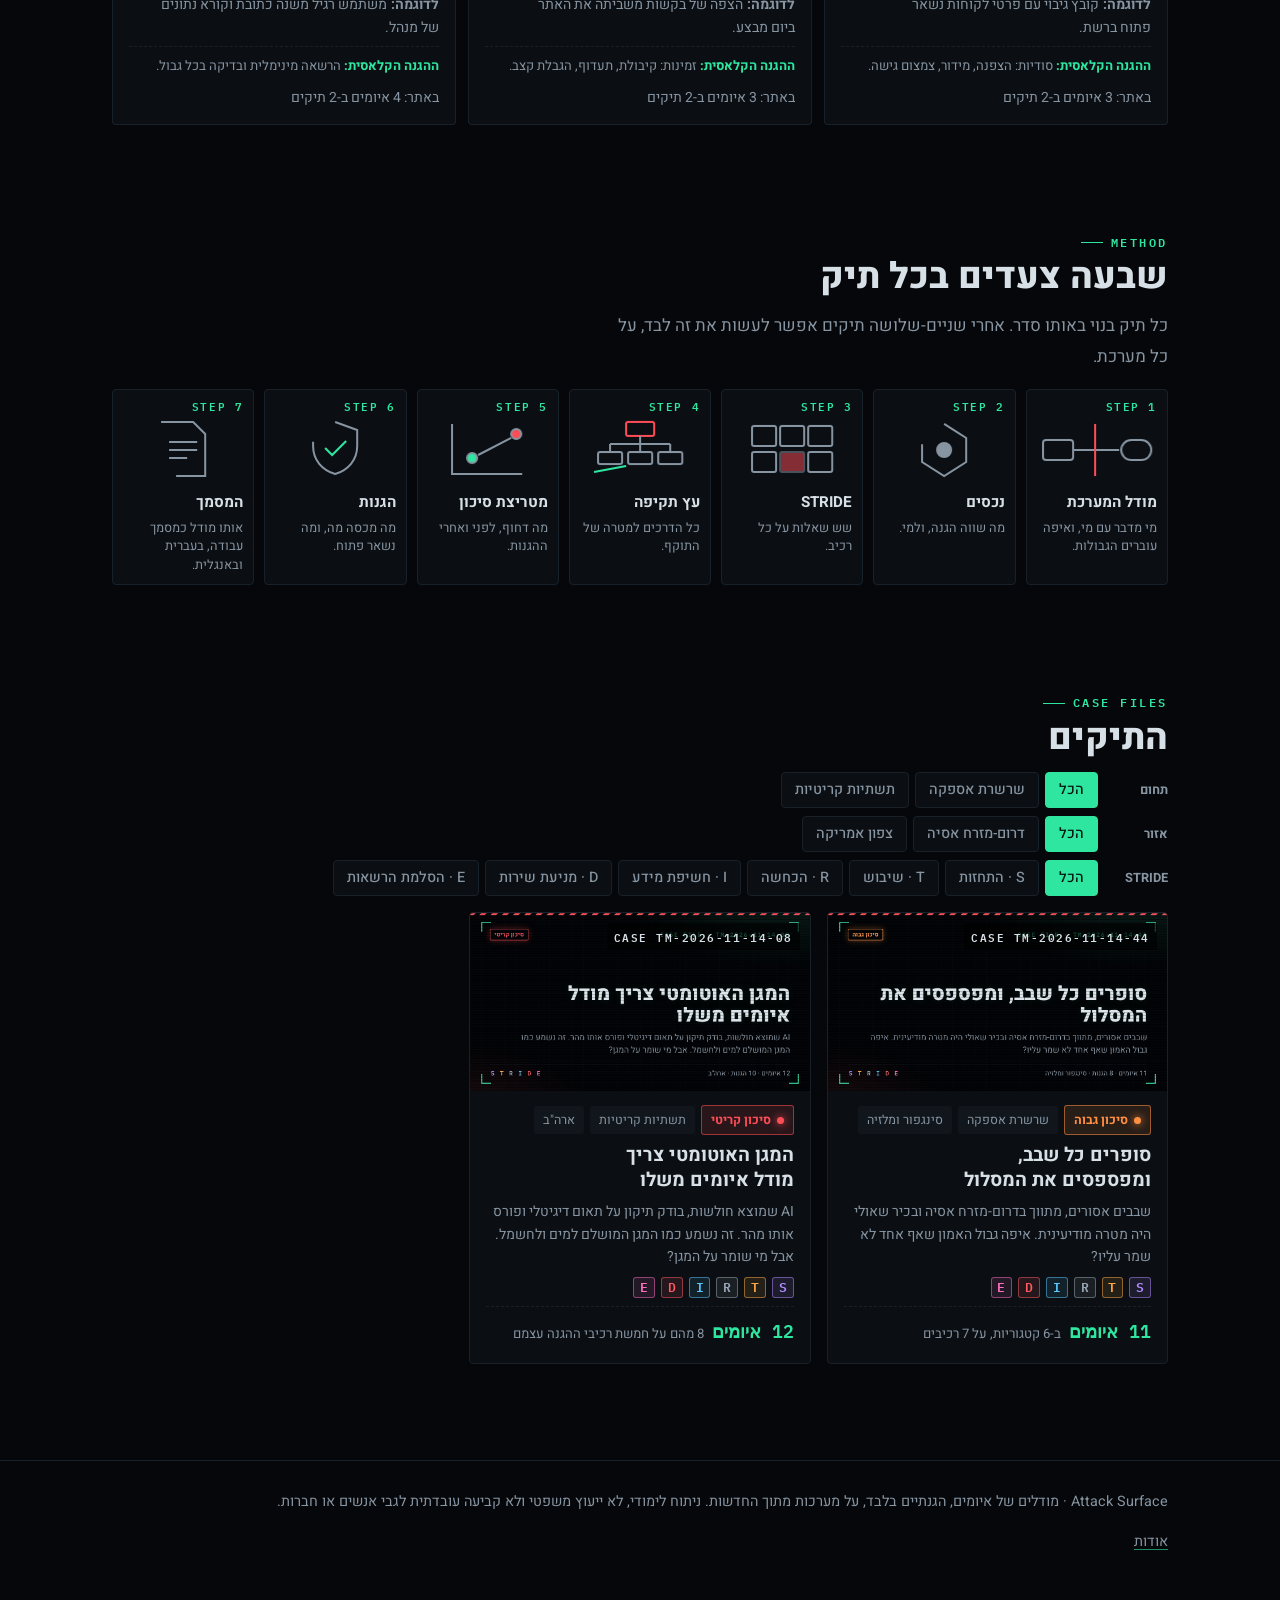
==== commit e711cc42: "feat(site): v2 "night dossier" redesign, built for one-pass learning - style: dark-by-default identi" ====
--- a/index.html
+++ b/index.html
@@ -2,7 +2,7 @@
 <html lang="he" dir="rtl">
 <head>
 <!-- Paste as the FIRST thing in <head> to avoid a light/dark flash -->
-<script>(function(){var t;try{t=localStorage.getItem("desk-theme")}catch(e){}document.documentElement.setAttribute("data-theme",t||(window.matchMedia&&matchMedia("(prefers-color-scheme: dark)").matches?"dark":"light"))})();</script>
+<script>(function(){var t;try{t=localStorage.getItem("desk-theme")}catch(e){}document.documentElement.setAttribute("data-theme",t||"dark")})();</script>
 <meta charset="utf-8">
 <meta name="viewport" content="width=device-width,initial-scale=1">
 <title>Attack Surface · מודלים של איומים מתוך החדשות</title>
@@ -26,40 +26,39 @@
 </div></header>
 
 <main id="main">
-  <section class="wrap hero">
-    <div class="tb-frame">
-      <span class="tb-label" dir="ltr">trust boundary</span>
-      <p class="kicker" dir="ltr" style="text-align:right">Threat models · defensive only</p>
-      <h1>כל מערכת היא<br>משטח תקיפה.</h1>
-      <p class="lede">כל פריט כאן לוקח מערכת אחת מתוך החדשות ושואל עליה את מה שצוות אבטחה היה שואל לפני השקה: מה זורם בה, איפה עובר גבול אמון, מה יכול להשתבש בכל רכיב, ומה הכי שווה לתקן קודם.</p>
-      <p class="muted small" style="margin:0">לא מדריך תקיפה. האיומים מתוארים ברמת המושג, וכל ניתוח נגמר בהגנות.</p>
+  <div class="classif" dir="ltr">TLP:CLEAR · <b>Defensive analysis only</b> · Threat models from the news</div>
+  <section class="wrap-wide hero" aria-labelledby="hero-h">
+    <div class="hero-grid">
+      <div>
+        <p class="kicker" dir="ltr" style="text-align:right">Case files · threat models</p>
+        <h1 id="hero-h">כל מערכת היא<br><span class="hl">משטח תקיפה.</span></h1>
+        <p class="lede">כאן לוקחים מערכת אחת מהחדשות, ובודקים אותה כמו צוות אבטחה לפני השקה. ארבע שאלות, תמיד באותו סדר:</p>
+        <ol class="qsteps" id="qsteps">
+          <li data-s="1"><button type="button"><span class="n" dir="ltr">01</span><span><b>מה זורם?</b><span class="s">מי מדבר עם מי, ומה עובר ביניהם.</span></span></button></li>
+          <li data-s="2"><button type="button"><span class="n" dir="ltr">02</span><span><b>איפה הגבול?</b><span class="s">איפה עוברים ממי שסומכים עליו למי שלא.</span></span></button></li>
+          <li data-s="3"><button type="button"><span class="n" dir="ltr">03</span><span><b>מה יכול להישבר?</b><span class="s">שש שאלות קבועות על כל רכיב.</span></span></button></li>
+          <li data-s="4"><button type="button"><span class="n" dir="ltr">04</span><span><b>מה מתקנים קודם?</b><span class="s">ההגנות שסוגרות הכי הרבה בהכי מעט.</span></span></button></li>
+        </ol>
+        <p class="def"><svg viewBox="0 0 24 24" width="20" height="20" fill="none" stroke="currentColor" stroke-width="2" aria-hidden="true" style="color:var(--accent);flex:none"><path d="M12 3l8 3v6c0 4.5-3.4 8.3-8 9-4.6-.7-8-4.5-8-9V6z"/><path d="M9 12l2 2 4-4"/></svg><span>לא מדריך תקיפה. האיומים מתוארים ברמת המושג, וכל תיק נגמר בהגנות.</span></p>
+      </div>
+      <div class="hud" style="padding:12px"><svg class="sys s1" id="sys" viewBox="0 0 460 400" role="img" aria-label="המחשה: מערכת קטנה עם משתמש, שרת, מאגר וספק. השלב המודגש משתנה לפי השאלה."></svg></div>
     </div>
   </section>
 
-  <section class="wrap" aria-labelledby="stride-h">
-    <div class="sec-head"><span class="no">S·T·R·I·D·E</span><h2 id="stride-h">שש שאלות לכל רכיב</h2></div>
-    <p class="sec-intro">STRIDE היא רשימת בדיקה שפותחה במיקרוסופט. היא לא מנחשת איומים, היא מכריחה לשאול שש שאלות קבועות על כל רכיב בדיאגרמה. לחצו על אות.</p>
-    <div class="stride-tiles" id="stride-tiles"></div>
-    <div class="callout stride-explain" id="stride-explain" aria-live="polite"><p>בחרו אות כדי לראות את השאלה, את ההגנה הקלאסית, ואת הפריטים באתר שבהם היא מופיעה.</p></div>
+  <section class="wrap-wide sec" aria-labelledby="stride-h">
+    <div class="sec-head"><span class="no" dir="ltr">S · T · R · I · D · E</span><h2 id="stride-h">שש שאלות לכל רכיב</h2></div>
+    <p class="sec-intro">STRIDE היא רשימת בדיקה שפותחה במיקרוסופט. היא לא מנחשת איומים: היא מכריחה לשאול את אותן שש שאלות על כל רכיב בדיאגרמה. כל אות היא סוג של כשל, ולכל סוג יש הגנה קלאסית.</p>
+    <div class="stride6" id="stride6"></div>
   </section>
 
-  <section class="wrap" aria-labelledby="how-h">
-    <div class="sec-head"><span class="no">איך לקרוא</span><h2 id="how-h">שבעה צעדים בכל פריט</h2></div>
-    <ol class="steps">
-      <li><b>הדיאגרמה.</b> מי משתתף, מה זורם ביניהם, ואיפה עובר גבול אמון. לחיצה על רכיב מציגה את האיומים שלו.</li>
-      <li><b>הנכסים.</b> מה בכלל שווה הגנה, ולמי.</li>
-      <li><b>טבלת STRIDE.</b> רכיבים מול שש קטגוריות, עם כרטיס לכל איום ובסיס בדיווח.</li>
-      <li><b>עץ תקיפה.</b> הדרכים להגיע למטרה המרכזית. מפעילים הגנות ורואים אילו מסלולים נסגרים.</li>
-      <li><b>מטריצת סיכון.</b> סבירות מול השפעה, לפני ואחרי ההגנות.</li>
-      <li><b>הגנות וסיכון שיורי.</b> מה מכסה מה, ומה נשאר פתוח גם אחרי הכל.</li>
-      <li><b>מסמך להורדה.</b> אותו מודל כמסמך עבודה, בעברית ובאנגלית.</li>
-    </ol>
+  <section class="wrap-wide sec" aria-labelledby="how-h">
+    <div class="sec-head"><span class="no" dir="ltr">Method</span><h2 id="how-h">שבעה צעדים בכל תיק</h2></div>
+    <p class="sec-intro">כל תיק בנוי באותו סדר. אחרי שניים-שלושה תיקים אפשר לעשות את זה לבד, על כל מערכת.</p>
+    <ol class="path7" id="path7"></ol>
   </section>
 
-  <section class="wrap-wide" aria-labelledby="items-h" id="items">
-    <div class="wrap" style="padding:0">
-      <div class="sec-head"><span class="no">הפריטים</span><h2 id="items-h">מודלים של איומים</h2></div>
-    </div>
+  <section class="wrap-wide sec" aria-labelledby="items-h" id="items">
+    <div class="sec-head"><span class="no" dir="ltr">Case files</span><h2 id="items-h">התיקים</h2></div>
     <div class="filters" id="filters"></div>
     <div class="gallery" id="gallery" aria-live="polite"></div>
   </section>
--- a/assets/site.css
+++ b/assets/site.css
@@ -1,49 +1,151 @@
 /* =========================================================================
-   Attack Surface · site identity on top of kit/kit.css
-   Motif: a blueprint. Dotted grid, dashed red trust boundaries,
-   six STRIDE colors, one teal accent.
+   Attack Surface · site identity v2 ("night dossier") on top of kit/kit.css
+   Dark by default: near-black, faint scanlines and grain, signal green,
+   trust-boundary red, evidence amber. Light theme = classified paper.
+   Hebrew text never gets letter-spacing; only Latin mono labels do.
    ========================================================================= */
 :root{
-  --accent:#0e6f6a; --accent-ink:#ffffff; --accent-soft:#dcefed;
-  --focus:#0e6f6a;
-  --grid-dot:rgba(23,25,30,.085);
-  --boundary:#b42318;
-  --s:#6d3fd6; --t:#b45309; --r:#4b5563; --i:#1d5fa8; --d:#b42318; --e:#be185d;
-  --s-soft:#ede7fb; --t-soft:#fbeedd; --r-soft:#eceef1; --i-soft:#e1ecf8; --d-soft:#fde4e1; --e-soft:#fbe3ee;
-  --risk-1:#2b7a3d; --risk-2:#7a8a1f; --risk-3:#9a6700; --risk-4:#c2410c; --risk-5:#b42318;
-  --node-entity:#ffffff; --node-process:#f3f9f8; --node-store:#fbfaf6;
-  --flow:#7b8494; --flow-threat:#b42318; --flow-influence:#6d3fd6;
+  /* light = classified paper */
+  --bg:#ebe5d6; --surface:#f6f1e5; --surface-2:#e3dbc9; --ink:#16140f; --ink-2:#5b5347;
+  --line:#d3c9b4; --line-strong:#b3a68b;
+  --accent:#0b6b46; --accent-ink:#f6f1e5; --accent-soft:rgba(11,107,70,.10);
+  --amber:#9a5800; --amber-soft:rgba(154,88,0,.12);
+  --focus:#0b6b46;
+  --boundary:#b3261e;
+  --s:#6235c9; --t:#a85400; --r:#4b5563; --i:#1b5a9e; --d:#b3261e; --e:#b0185f;
+  --s-soft:rgba(98,53,201,.10); --t-soft:rgba(168,84,0,.11); --r-soft:rgba(75,85,99,.11); --i-soft:rgba(27,90,158,.10); --d-soft:rgba(179,38,30,.10); --e-soft:rgba(176,24,95,.10);
+  --risk-1:#2b7a3d; --risk-2:#6f8a1f; --risk-3:#a86d00; --risk-4:#c2410c; --risk-5:#b3261e;
+  --node-entity:#fbf8f1; --node-process:#eef5ef; --node-store:#f4efe3;
+  --flow:#6f6a5f; --flow-threat:#b3261e; --flow-influence:#6235c9;
+  --term-bg:#0c0f12; --term-ink:#29d68f; --term-dim:#5c7a6c; --term-hi:#d8ffe9;
+  --redact:#16140f;
+  --glow:none;
+  --noise-o:.05; --scan-o:0;
+  --shadow:0 1px 0 rgba(0,0,0,.04),0 10px 30px rgba(60,45,20,.10);
+  color-scheme:light;
 }
 [data-theme="dark"]{
-  --accent:#3fd0c0; --accent-ink:#04201d; --accent-soft:#0f2e2b;
-  --focus:#3fd0c0;
-  --grid-dot:rgba(236,238,241,.07);
-  --boundary:#ff7b6e;
-  --s:#b79cff; --t:#f6ad55; --r:#a3acb9; --i:#7cb8ff; --d:#ff7b6e; --e:#f472b6;
-  --s-soft:#241b3d; --t-soft:#33240f; --r-soft:#22262d; --i-soft:#14273d; --d-soft:#3b1a17; --e-soft:#38162a;
-  --risk-1:#6fd38a; --risk-2:#c5d86b; --risk-3:#f2c14e; --risk-4:#ff9f5a; --risk-5:#ff7b6e;
-  --node-entity:#171a20; --node-process:#132322; --node-store:#1b1e25;
-  --flow:#8c95a5; --flow-threat:#ff7b6e; --flow-influence:#b79cff;
+  --bg:#05070a; --surface:#0b0f13; --surface-2:#10161c; --ink:#d7e0e6; --ink-2:#8794a1;
+  --line:#18212a; --line-strong:#26323d;
+  --accent:#2ee6a0; --accent-ink:#00150d; --accent-soft:rgba(46,230,160,.09);
+  --amber:#ffb547; --amber-soft:rgba(255,181,71,.10);
+  --focus:#2ee6a0;
+  --boundary:#ff4d57;
+  --s:#b18cff; --t:#ffaa45; --r:#9aa7b4; --i:#5cc8ff; --d:#ff5a64; --e:#ff6fbf;
+  --s-soft:rgba(177,140,255,.11); --t-soft:rgba(255,170,69,.11); --r-soft:rgba(154,167,180,.11); --i-soft:rgba(92,200,255,.10); --d-soft:rgba(255,90,100,.11); --e-soft:rgba(255,111,191,.10);
+  --risk-1:#2ee6a0; --risk-2:#b6e35a; --risk-3:#ffcc4d; --risk-4:#ff8f40; --risk-5:#ff4d57;
+  --node-entity:#0d1217; --node-process:#0a1813; --node-store:#11161c;
+  --flow:#6d7c89; --flow-threat:#ff4d57; --flow-influence:#b18cff;
+  --term-bg:#020604; --term-ink:#33ff9c; --term-dim:#2f6b4f; --term-hi:#d8ffe9;
+  --redact:#000;
+  --glow:0 0 18px rgba(46,230,160,.18);
+  --noise-o:.07; --scan-o:.035;
+  --shadow:0 1px 0 rgba(255,255,255,.02),0 18px 50px rgba(0,0,0,.55);
+  color-scheme:dark;
 }
 
-body{background-image:radial-gradient(var(--grid-dot) 1px,transparent 1.2px);background-size:22px 22px;background-attachment:fixed}
-
-/* ---------- header ---------- */
-.brand{font-family:var(--font-mono);font-weight:600;font-size:1rem;letter-spacing:.02em}
-.brand small{font-family:var(--font-sans);font-weight:500;color:var(--ink-2);font-size:.8rem;letter-spacing:0;border-inline-start:1px solid var(--line);padding-inline-start:10px}
+/* ---------- atmosphere ---------- */
+html{background:var(--bg)}
+body{background:
+  radial-gradient(1100px 520px at 85% -8%, color-mix(in srgb,var(--accent) 7%,transparent), transparent 62%),
+  radial-gradient(900px 480px at -5% 8%, color-mix(in srgb,var(--boundary) 6%,transparent), transparent 60%),
+  var(--bg);background-attachment:fixed}
+body::before{content:"";position:fixed;inset:0;pointer-events:none;z-index:60;opacity:var(--noise-o);mix-blend-mode:overlay;
+  background-image:url("data:image/svg+xml,%3Csvg xmlns='http://www.w3.org/2000/svg' width='160' height='160'%3E%3Cfilter id='n'%3E%3CfeTurbulence type='fractalNoise' baseFrequency='.9' numOctaves='2' stitchTiles='stitch'/%3E%3C/filter%3E%3Crect width='100%25' height='100%25' filter='url(%23n)'/%3E%3C/svg%3E")}
+body::after{content:"";position:fixed;inset:0;pointer-events:none;z-index:61;opacity:var(--scan-o);
+  background:repeating-linear-gradient(180deg,#fff 0 1px,transparent 1px 3px)}
+::selection{background:var(--accent);color:var(--accent-ink)}
+h1,h2{font-family:var(--font-sans);font-weight:800;letter-spacing:0}
+h1{font-size:clamp(2.1rem,1.2rem + 3.6vw,3.7rem);line-height:1.08}
+h2{font-size:clamp(1.6rem,1.15rem + 1.6vw,2.25rem)}
+.mono-k,.kicker[dir="ltr"],.lat{font-family:var(--font-mono);letter-spacing:.14em;text-transform:uppercase}
+.kicker{color:var(--accent)}
+.muted{color:var(--ink-2)}
+a:hover{color:var(--accent)}
+
+/* ---------- header / footer ---------- */
+.site-header{background:color-mix(in srgb,var(--bg) 82%,transparent);border-bottom:1px solid var(--line);backdrop-filter:blur(10px)}
+.brand{font-family:var(--font-mono);font-weight:600;font-size:.98rem;letter-spacing:.06em;text-transform:uppercase}
+.brand small{font-family:var(--font-sans);font-weight:500;color:var(--ink-2);font-size:.8rem;letter-spacing:0;text-transform:none;border-inline-start:1px solid var(--line);padding-inline-start:10px}
 .brand-mark .bd{stroke:var(--boundary);stroke-dasharray:3 2.5}
-.brand-mark .core{fill:var(--accent)}
+.brand-mark .core{fill:var(--accent);filter:drop-shadow(0 0 4px var(--accent))}
 .brand-mark .ring{stroke:var(--ink)}
+.brand:hover .brand-mark .core{animation:blink .9s steps(2) infinite}
 @media (max-width:600px){.brand small{display:none}.nav a{padding:6px 8px}}
-
-/* ---------- boundary frame (motif) ---------- */
-.tb-frame{position:relative;border:1.5px dashed var(--boundary);border-radius:18px;padding:clamp(18px,3vw,30px)}
-.tb-frame > .tb-label{position:absolute;top:-.8em;inset-inline-start:18px;background:var(--bg);padding:0 8px;
-  font:600 .72rem/1.6 var(--font-mono);letter-spacing:.08em;color:var(--boundary);text-transform:uppercase}
+.site-footer{border-top:1px solid var(--line);background:transparent}
+.classif{font:600 .7rem/1 var(--font-mono);letter-spacing:.22em;text-transform:uppercase;color:var(--ink-2);text-align:center;
+  padding:6px 0;border-bottom:1px solid var(--line);background:repeating-linear-gradient(-45deg,transparent 0 10px,color-mix(in srgb,var(--boundary) 6%,transparent) 10px 20px)}
+.classif b{color:var(--boundary);font-weight:600}
+
+/* ---------- motion helpers ---------- */
+@keyframes blink{50%{opacity:0}}
+@keyframes pulse{0%{box-shadow:0 0 0 0 color-mix(in srgb,var(--c,var(--boundary)) 55%,transparent)}100%{box-shadow:0 0 0 12px transparent}}
+@keyframes rise{from{opacity:0;transform:translateY(14px)}to{opacity:1;transform:none}}
+@keyframes draw{to{stroke-dashoffset:0}}
+@keyframes unredact{to{transform:scaleX(0)}}
+@keyframes scanx{from{transform:translateX(-100%)}to{transform:translateX(100%)}}
+@keyframes flicker{0%,100%{opacity:1}42%{opacity:.85}44%{opacity:.4}46%{opacity:1}}
+@keyframes glitch{0%{clip-path:inset(0 0 0 0)}20%{clip-path:inset(20% 0 55% 0);transform:translateX(-3px)}40%{clip-path:inset(60% 0 10% 0);transform:translateX(3px)}60%{clip-path:inset(35% 0 40% 0)}100%{clip-path:inset(0 0 0 0);transform:none}}
+.rv{opacity:0;transform:translateY(14px);transition:opacity .6s ease,transform .6s ease}
+.rv.in{opacity:1;transform:none}
+.no-js .rv,.reduce .rv{opacity:1;transform:none}
+@media (prefers-reduced-motion:reduce){.rv{opacity:1;transform:none}}
+
+/* ---------- section heads (redaction reveal) ---------- */
+.sec-head{display:flex;flex-direction:column;align-items:flex-start;gap:6px;margin-bottom:12px}
+.sec-head .no{font:600 .72rem/1 var(--font-mono);letter-spacing:.22em;text-transform:uppercase;color:var(--accent);
+  display:inline-flex;gap:8px;align-items:center}
+.sec-head .no::before{content:"";width:22px;height:1px;background:currentColor}
+.sec-head h2{margin:0;position:relative;display:inline-block}
+.redact::after{content:"";position:absolute;inset:-2px -6px;background:var(--redact);transform-origin:left;border-radius:2px}
+.in .redact::after,.reduce .redact::after{animation:unredact .7s cubic-bezier(.7,0,.2,1) .15s forwards}
+.no-anim .redact::after{display:none}
+@media (prefers-reduced-motion:reduce){.redact::after{display:none}}
+.sec-intro{color:var(--ink-2);max-width:60ch}
+
+/* ---------- method strip ---------- */
+.method{margin:4px 0 22px;padding:12px 14px;border:1px dashed color-mix(in srgb,var(--accent) 45%,var(--line));border-radius:4px;background:color-mix(in srgb,var(--accent) 4%,transparent);max-width:880px}
+.method .mt{display:flex;gap:10px;align-items:center;font-weight:700;font-size:.9rem;color:var(--accent);margin-bottom:8px}
+.method .mt .lat{font-size:.66rem;border:1px solid currentColor;padding:2px 6px;border-radius:2px}
+.method ol{margin:0;padding:0;list-style:none;display:grid;grid-template-columns:repeat(3,1fr);gap:10px;counter-reset:m}
+@media (max-width:760px){.method ol{grid-template-columns:1fr}}
+.method li{margin:0;counter-increment:m;display:grid;grid-template-columns:24px 1fr;gap:8px;font-size:.9rem;line-height:1.55}
+.method li::before{content:counter(m);display:grid;place-items:center;width:22px;height:22px;border-radius:50%;background:var(--accent);color:var(--accent-ink);font:700 .74rem var(--font-mono)}
+.scenes{display:flex;flex-direction:column;gap:12px}
+/* ---------- recap ---------- */
+.recap{list-style:none;margin:0;padding:0;display:grid;gap:8px}
+.recap li{margin:0;display:grid;grid-template-columns:52px 1fr;gap:12px;align-items:center;padding:12px 14px;border:1px solid var(--line);border-radius:4px;background:var(--surface)}
+.recap .rn{font:700 1.3rem var(--font-mono);color:var(--accent)}
+.recap b{display:block;font-size:1rem}
+.recap b a{text-decoration:none}
+.recap .out{display:block;font-size:.9rem;color:var(--ink-2);margin-top:2px}
+
+/* ---------- HUD frame (corner brackets) ---------- */
+.hud{position:relative;background:var(--surface);border:1px solid var(--line);border-radius:4px;box-shadow:var(--shadow)}
+.hud::before{content:"";position:absolute;inset:-1px;pointer-events:none;border-radius:4px;
+  background:
+   linear-gradient(var(--accent),var(--accent)) top right/14px 2px no-repeat,linear-gradient(var(--accent),var(--accent)) top right/2px 14px no-repeat,
+   linear-gradient(var(--accent),var(--accent)) top left/14px 2px no-repeat,linear-gradient(var(--accent),var(--accent)) top left/2px 14px no-repeat,
+   linear-gradient(var(--accent),var(--accent)) bottom right/14px 2px no-repeat,linear-gradient(var(--accent),var(--accent)) bottom right/2px 14px no-repeat,
+   linear-gradient(var(--accent),var(--accent)) bottom left/14px 2px no-repeat,linear-gradient(var(--accent),var(--accent)) bottom left/2px 14px no-repeat;opacity:.75}
+.card{background:var(--surface);border:1px solid var(--line);border-radius:6px;box-shadow:var(--shadow)}
+.btn{border-radius:4px;font-weight:600}
+.btn.primary{background:var(--accent);color:var(--accent-ink);border-color:var(--accent)}
+.chip{border-radius:4px}
+.chip[aria-pressed="true"]{background:var(--accent);color:var(--accent-ink);border-color:var(--accent)}
+.tag{border-radius:3px;font-size:.78rem}
+.callout{border-radius:4px;border-inline-start:3px solid var(--accent);background:var(--accent-soft)}
+.callout.warn{border-color:var(--amber);background:var(--amber-soft)}
+.callout.bad{border-color:var(--boundary);background:var(--d-soft)}
+.bridge{color:var(--ink-2)}
+.bridge::before{background:var(--accent)}
+.term{text-decoration-color:var(--accent);text-decoration-style:dotted}
+.term-pop{border-radius:6px;border:1px solid var(--line-strong);background:var(--surface);box-shadow:0 20px 60px rgba(0,0,0,.45)}
+.term-pop h4{color:var(--accent)}
 
 /* ---------- STRIDE badges ---------- */
-.sb{display:inline-grid;place-items:center;min-width:1.7em;height:1.7em;padding:0 .35em;border-radius:6px;font:700 .8rem/1 var(--font-mono);
-  color:var(--sc);background:var(--sc-soft);border:1px solid color-mix(in srgb,var(--sc) 45%,transparent);vertical-align:middle}
+.sb{display:inline-grid;place-items:center;min-width:1.7em;height:1.7em;padding:0 .35em;border-radius:3px;font:700 .8rem/1 var(--font-mono);
+  color:var(--sc);background:var(--sc-soft);border:1px solid color-mix(in srgb,var(--sc) 50%,transparent);vertical-align:middle;text-decoration:none}
 .sb.S,.c-S{--sc:var(--s);--sc-soft:var(--s-soft)}
 .sb.T,.c-T{--sc:var(--t);--sc-soft:var(--t-soft)}
 .sb.R,.c-R{--sc:var(--r);--sc-soft:var(--r-soft)}
@@ -51,259 +153,558 @@
 .sb.D,.c-D{--sc:var(--d);--sc-soft:var(--d-soft)}
 .sb.E,.c-E{--sc:var(--e);--sc-soft:var(--e-soft)}
 .tid{font:600 .8rem/1 var(--font-mono);color:var(--ink-2)}
-
-/* ---------- home ---------- */
-.hero{padding-block:clamp(36px,7vw,80px) clamp(20px,4vw,40px)}
-.hero h1{margin-bottom:.35em}
-.hero .lede{max-width:44ch}
-.stride-tiles{display:grid;gap:10px;grid-template-columns:repeat(3,1fr)}
-@media (max-width:600px){.stride-tiles{grid-template-columns:repeat(2,1fr)}}
-.stride-tile{appearance:none;text-align:start;font:inherit;color:inherit;cursor:pointer;background:var(--surface);border:1px solid var(--line);border-radius:12px;padding:12px 14px;
-  border-top:3px solid var(--sc);display:flex;flex-direction:column;gap:4px}
-.stride-tile:hover{border-color:var(--sc)}
-.stride-tile[aria-pressed="true"]{background:var(--sc-soft)}
-.stride-tile b{font:700 1.4rem/1 var(--font-mono);color:var(--sc)}
-.stride-tile .en{font:500 .74rem/1.3 var(--font-mono);color:var(--ink-2)}
-.stride-tile .he{font-weight:700}
-.stride-tile .q{font-size:.86rem;color:var(--ink-2);line-height:1.5}
-.stride-explain{margin-top:12px;min-height:3.4em}
-.steps{counter-reset:s;list-style:none;padding:0;display:grid;gap:10px;grid-template-columns:repeat(auto-fit,minmax(min(100%,165px),1fr))}
-.steps li{counter-increment:s;background:var(--surface);border:1px solid var(--line);border-radius:12px;padding:14px 16px 12px;margin:0}
-.steps li::before{content:counter(s,decimal-leading-zero);display:block;font:600 .8rem/1 var(--font-mono);color:var(--accent);margin-bottom:8px}
-.filters{display:flex;flex-direction:column;gap:12px;margin:18px 0 22px}
-.filters .row{display:flex;gap:10px;align-items:center;flex-wrap:wrap}
-.filters .lbl{font:600 .78rem/1 var(--font-mono);color:var(--ink-2);min-width:4.5em}
-.gallery{display:grid;gap:16px;grid-template-columns:repeat(auto-fill,minmax(min(100%,330px),1fr))}
-.item-card{display:flex;flex-direction:column;text-decoration:none;color:inherit;background:var(--surface);border:1px solid var(--line);border-radius:var(--radius);overflow:hidden;box-shadow:var(--shadow);transition:transform .15s,border-color .15s}
-.item-card:hover{transform:translateY(-2px);border-color:var(--accent);color:inherit}
-.item-card img{display:block;width:100%;aspect-ratio:1200/630;object-fit:cover;border-bottom:1px solid var(--line);background:var(--surface-2)}
-.item-card .body{padding:16px 18px 18px;display:flex;flex-direction:column;gap:8px;flex:1}
-.item-card h3{font-family:var(--font-serif);font-size:1.3rem;margin:0}
-.item-card .meta{display:flex;gap:6px;flex-wrap:wrap;align-items:center}
-.item-card .km{margin-top:auto;display:flex;gap:10px;align-items:baseline;border-top:1px dashed var(--line);padding-top:10px}
-.item-card .km b{font:700 1.15rem/1 var(--font-sans)}
-.item-card .km span{font-size:.85rem;color:var(--ink-2)}
-.empty{padding:28px;text-align:center;color:var(--ink-2);border:1px dashed var(--line-strong);border-radius:var(--radius)}
-
-/* ---------- risk pill ---------- */
-.risk{display:inline-flex;align-items:center;gap:6px;font:600 .8rem/1 var(--font-sans);padding:5px 10px;border-radius:999px;color:var(--rc);
-  background:color-mix(in srgb,var(--rc) 13%,transparent);border:1px solid color-mix(in srgb,var(--rc) 40%,transparent);white-space:nowrap}
-.risk::before{content:"";width:8px;height:8px;border-radius:50%;background:var(--rc)}
+.risk{display:inline-flex;align-items:center;gap:6px;font-size:.78rem;font-weight:700;padding:3px 9px;border-radius:3px;white-space:nowrap;
+  color:var(--rc);border:1px solid color-mix(in srgb,var(--rc) 55%,transparent);background:color-mix(in srgb,var(--rc) 12%,transparent)}
+.risk::before{content:"";width:7px;height:7px;border-radius:50%;background:var(--rc);box-shadow:0 0 8px var(--rc)}
 .r1{--rc:var(--risk-1)}.r2{--rc:var(--risk-2)}.r3{--rc:var(--risk-3)}.r4{--rc:var(--risk-4)}.r5{--rc:var(--risk-5)}
-
-/* ---------- item: banner ---------- */
-.banner{margin-top:clamp(20px,4vw,40px)}
-.banner .top{display:flex;flex-wrap:wrap;gap:8px 14px;align-items:center;margin-bottom:14px}
-.banner h1{margin-bottom:.25em}
-.banner .sub{font-size:1.12rem;color:var(--ink-2);max-width:60ch}
-.facts{display:grid;gap:10px 18px;grid-template-columns:repeat(auto-fit,minmax(min(100%,180px),1fr));margin:20px 0 0;padding:0}
-.facts div{border-top:1px solid var(--line);padding-top:8px}
-.facts dt{font:600 .76rem/1.4 var(--font-sans);color:var(--ink-2);text-transform:uppercase}
-.facts dd{margin:2px 0 0;font-weight:600}
-.defensive{display:flex;gap:10px;align-items:flex-start;font-size:.9rem;color:var(--ink-2);margin-top:16px}
-.defensive svg{flex:none;width:18px;height:18px;margin-top:3px;color:var(--accent)}
-.trailer{font-family:var(--font-serif);font-size:clamp(1.25rem,1.05rem + .9vw,1.6rem);line-height:1.65;margin:0}
-.trailer .q{display:block;margin-top:.6em;color:var(--accent);font-weight:700}
-.minute p{margin-bottom:.9em}
-.pull{margin:1.4em 0;padding:4px 0 4px;border-inline-start:3px solid var(--accent);padding-inline-start:18px}
-.pull q{font-family:var(--font-serif);font-size:1.5rem;font-weight:700;quotes:"“" "”"}
-.pull .who{display:block;font-size:.9rem;color:var(--ink-2);margin-top:4px}
-.claim{display:inline-block;font:600 .72rem/1 var(--font-sans);padding:3px 7px;border-radius:6px;background:var(--warn-soft);color:var(--warn);margin-inline-start:4px;vertical-align:2px;white-space:nowrap}
-.legend-facts{display:flex;gap:16px;flex-wrap:wrap;font-size:.86rem;color:var(--ink-2)}
-
-/* ---------- section heads ---------- */
-.sec-head{display:flex;gap:14px;align-items:baseline;margin-bottom:10px}
-.sec-head .no{font:600 .95rem/1 var(--font-mono);color:var(--accent);flex:none;letter-spacing:0}
-.sec-head h2{margin:0}
-.sec-intro{color:var(--ink-2);margin-bottom:18px}
+.stamp{display:inline-block;font:700 .74rem/1 var(--font-mono);letter-spacing:.2em;text-transform:uppercase;color:var(--boundary);
+  border:2px solid var(--boundary);padding:6px 10px;border-radius:3px;transform:rotate(-3deg);opacity:.9}
+.stamp.ok{color:var(--accent);border-color:var(--accent)}
+.stamp.he{letter-spacing:0;font-family:var(--font-sans)}
+
+/* =========================================================================
+   HOME
+   ========================================================================= */
+.hero{padding-block:clamp(34px,6vw,70px) clamp(16px,3vw,30px)}
+.hero-grid{display:grid;grid-template-columns:1.05fr 1fr;gap:clamp(18px,4vw,48px);align-items:center}
+@media (max-width:860px){.hero-grid{grid-template-columns:1fr}}
+.hero h1{margin:.25em 0 .35em}
+.hero h1 .hl{color:var(--accent);text-shadow:var(--glow)}
+.hero .lede{font-size:1.15rem;max-width:40ch;color:var(--ink)}
+.hero .def{display:flex;gap:10px;align-items:center;margin-top:16px;color:var(--ink-2);font-size:.92rem}
+.qsteps{list-style:none;margin:18px 0 0;padding:0;display:grid;gap:6px}
+.qsteps li{display:grid;grid-template-columns:34px 1fr;gap:10px;align-items:center;padding:8px 10px;border:1px solid var(--line);border-radius:4px;
+  background:color-mix(in srgb,var(--surface) 70%,transparent);transition:border-color .3s,background .3s,transform .3s;margin:0}
+.qsteps li .n{font:600 .78rem/1 var(--font-mono);color:var(--ink-2)}
+.qsteps li b{display:block}
+.qsteps li span.s{display:block;font-size:.88rem;color:var(--ink-2);line-height:1.5}
+.qsteps li.on{border-color:var(--accent);background:var(--accent-soft);transform:translateX(-4px)}
+.qsteps li.on .n{color:var(--accent)}
+.sys{width:100%;aspect-ratio:1.15/1;max-height:440px}
+.sys .zone{fill:none;stroke:var(--boundary);stroke-width:1.6;stroke-dasharray:7 5;opacity:0;transition:opacity .5s}
+.sys .cap{fill:var(--accent);font:700 15px var(--font-sans)}
+.sys .zl{fill:var(--boundary);font:600 11px var(--font-mono);letter-spacing:.12em;opacity:0;transition:opacity .5s}
+.sys .nd rect{fill:var(--surface);stroke:var(--line-strong);stroke-width:1.4;transition:stroke .4s,fill .4s}
+.sys .nd text{fill:var(--ink);font:600 13px var(--font-sans)}
+.sys .fl{fill:none;stroke:var(--flow);stroke-width:1.6;stroke-dasharray:4 5;opacity:.35;transition:opacity .4s}
+.sys .pk{fill:var(--accent);opacity:0;filter:drop-shadow(0 0 4px var(--accent))}
+.sys .probe{fill:none;stroke:var(--boundary);stroke-width:2;opacity:0}
+.sys .crack{stroke:var(--boundary);stroke-width:2;fill:none;opacity:0}
+.sys .shield{opacity:0;transition:opacity .5s}
+.sys .shield path{fill:var(--accent-soft);stroke:var(--accent);stroke-width:2}
+.sys.s1 .fl{opacity:1}.sys.s1 .pk{opacity:1}
+.sys.s2 .zone,.sys.s2 .zl,.sys.s3 .zone,.sys.s3 .zl,.sys.s4 .zone,.sys.s4 .zl{opacity:1}
+.sys.s3 .probe{opacity:1}.sys.s3 .nd.hit rect{stroke:var(--boundary);fill:var(--d-soft)}
+.sys.s4 .nd.hit rect{stroke:var(--accent);fill:var(--accent-soft);stroke-width:2}
+.sys.s3 .crack{opacity:1}.sys.s4 .crack{opacity:.2}
+.sys.s4 .shield{opacity:1}
+.sys.s2 .fl,.sys.s3 .fl,.sys.s4 .fl{opacity:.75}
+
+.stride6{display:grid;grid-template-columns:repeat(3,1fr);gap:12px}
+@media (max-width:860px){.stride6{grid-template-columns:repeat(2,1fr)}}
+@media (max-width:520px){.stride6{grid-template-columns:1fr}}
+.s6{position:relative;padding:16px 16px 14px;border:1px solid var(--line);border-top:3px solid var(--sc);border-radius:4px;background:var(--surface);overflow:hidden}
+.s6 .big{font:700 3.2rem/1 var(--font-mono);color:var(--sc);opacity:.9;text-shadow:0 0 22px color-mix(in srgb,var(--sc) 45%,transparent)}
+.s6 .ico{position:absolute;top:14px;inset-inline-start:14px;width:58px;height:58px;color:var(--sc)}
+.s6 .ico *{vector-effect:non-scaling-stroke}
+.s6 h3{margin:.45em 0 0;font-size:1.15rem}
+.s6 .en{font:500 .72rem/1.4 var(--font-mono);letter-spacing:.1em;text-transform:uppercase;color:var(--ink-2)}
+.s6 .q{margin:.6em 0 .5em;font-weight:600}
+.s6 .ex{font-size:.88rem;color:var(--ink-2);margin:0 0 .5em;line-height:1.6}
+.s6 .fx{font-size:.82rem;margin:0;padding-top:8px;border-top:1px dashed var(--line);color:var(--ink-2)}
+.s6 .fx b{color:var(--accent)}
+.s6 .cnt{position:absolute;bottom:12px;inset-inline-start:14px;font:600 .7rem var(--font-mono);color:var(--ink-2)}
+
+.path7{list-style:none;margin:0;padding:0;display:grid;grid-template-columns:repeat(7,1fr);gap:10px;counter-reset:p}
+@media (max-width:1000px){.path7{grid-template-columns:repeat(4,1fr)}}
+@media (max-width:640px){.path7{grid-template-columns:1fr 1fr}}
+.path7 li{margin:0;position:relative;padding:10px;border:1px solid var(--line);border-radius:4px;background:var(--surface);display:flex;flex-direction:column;gap:6px}
+.path7 li .pn{font:600 .7rem/1 var(--font-mono);color:var(--accent);letter-spacing:.14em}
+.path7 li svg{width:100%;height:64px;color:var(--ink-2)}
+.path7 li b{font-size:.95rem;line-height:1.3}
+.path7 li span{font-size:.8rem;color:var(--ink-2);line-height:1.45}
+.path7 .an{opacity:0}
+.path7 li.in .an{animation:rise .5s ease forwards}
+.path7 li .dr{stroke-dasharray:120;stroke-dashoffset:120}
+.path7 li.in .dr{animation:draw 1.2s ease forwards .2s}
+
+.filters{display:flex;flex-direction:column;gap:8px;margin-bottom:16px}
+.filters .row{display:flex;flex-wrap:wrap;gap:6px;align-items:center}
+.filters .lbl{font:700 .8rem var(--font-sans);color:var(--ink-2);min-width:64px}
+.gallery{display:grid;grid-template-columns:repeat(auto-fill,minmax(320px,1fr));gap:16px}
+@media (max-width:420px){.gallery{grid-template-columns:1fr}}
+.item-card{display:flex;flex-direction:column;text-decoration:none;color:inherit;background:var(--surface);border:1px solid var(--line);border-radius:4px;overflow:hidden;
+  transition:border-color .25s,transform .25s;position:relative}
+.item-card:hover{border-color:var(--accent);transform:translateY(-3px);color:inherit}
+.item-card .shot{position:relative;aspect-ratio:1200/630;overflow:hidden;background:#000}
+.item-card .shot img{width:100%;height:100%;object-fit:cover;display:block;filter:saturate(.85) contrast(1.05);transition:transform .6s}
+.item-card:hover .shot img{transform:scale(1.03)}
+.item-card .shot::after{content:"";position:absolute;inset:0;background:repeating-linear-gradient(180deg,rgba(0,0,0,.18) 0 1px,transparent 1px 3px)}
+.item-card .caseid{position:absolute;top:10px;inset-inline-end:10px;font:600 .68rem var(--font-mono);letter-spacing:.14em;color:#d7e0e6;background:rgba(0,0,0,.65);padding:4px 7px;z-index:1}
+.item-card .body{padding:14px 16px 16px;display:flex;flex-direction:column;gap:8px}
+.item-card h3{margin:0;font-size:1.2rem;line-height:1.3}
+.item-card .meta{display:flex;flex-wrap:wrap;gap:6px;align-items:center}
+.item-card .km{display:flex;align-items:baseline;gap:8px;border-top:1px dashed var(--line);padding-top:8px}
+.item-card .km b{font:700 1.15rem var(--font-mono);color:var(--accent)}
+.item-card .km span{font-size:.82rem;color:var(--ink-2)}
+.empty{padding:30px;text-align:center;color:var(--ink-2);border:1px dashed var(--line)}
+
+/* =========================================================================
+   ITEM
+   ========================================================================= */
+.banner{padding-block:clamp(26px,5vw,54px) 10px}
+.case-line{display:flex;flex-wrap:wrap;gap:8px 14px;align-items:center;font:600 .72rem/1.6 var(--font-mono);letter-spacing:.16em;text-transform:uppercase;color:var(--ink-2)}
+.case-line .k{color:var(--accent)}
+.banner h1{margin:.3em 0 .25em}
+.banner .sub{color:var(--ink-2);font-size:1.08rem;max-width:62ch}
+.banner .top{display:flex;flex-wrap:wrap;gap:8px;align-items:center;margin-top:12px}
+.facts{display:grid;grid-template-columns:repeat(4,1fr);gap:0;margin:22px 0 0;border:1px solid var(--line);border-radius:4px;background:var(--surface)}
+@media (max-width:760px){.facts{grid-template-columns:1fr 1fr}}
+.facts > div{padding:12px 14px;border-inline-start:1px solid var(--line)}
+.facts > div:first-child{border-inline-start:0}
+@media (max-width:760px){.facts > div:nth-child(3){border-inline-start:0}.facts > div:nth-child(n+3){border-top:1px solid var(--line)}}
+.facts dt{font-size:.78rem;color:var(--ink-2);display:flex;align-items:center;gap:6px;margin-bottom:4px}
+.facts dd{margin:0;font-weight:600;line-height:1.45;font-size:.95rem}
+.qmark{display:inline-grid;place-items:center;width:18px;height:18px;border-radius:50%;border:1px solid var(--accent);color:var(--accent);
+  font:700 .7rem/1 var(--font-mono);cursor:pointer;background:transparent;padding:0;text-decoration:none}
+.qmark:hover,.qmark[aria-expanded="true"]{background:var(--accent);color:var(--accent-ink)}
+.defensive{display:flex;gap:10px;align-items:flex-start;margin:16px 0 0;font-size:.9rem;color:var(--ink-2)}
+.defensive svg{width:20px;height:20px;color:var(--accent);flex:none;margin-top:3px}
+
+.trailer-box{padding-block:clamp(18px,3vw,30px)}
+.trailer{font-size:clamp(1.25rem,1rem + 1vw,1.6rem);line-height:1.6;font-weight:500;margin:0;max-width:34ch}
+.trailer .q{display:block;margin-top:.7em;color:var(--accent);font-weight:800;text-shadow:var(--glow)}
+.trailer .q::before{content:"> ";font-family:var(--font-mono)}
+
+/* cast */
+.cast{display:flex;flex-wrap:wrap;gap:10px;margin:6px 0 22px}
+.person{display:flex;gap:10px;align-items:center;padding:8px 12px 8px 14px;border:1px solid var(--line);border-radius:40px;background:var(--surface);max-width:100%}
+.person .who{display:flex;flex-direction:column;line-height:1.3}
+.person b{font-size:.95rem}
+.person small{font-size:.78rem;color:var(--ink-2)}
+.av{--ac:var(--accent);flex:none;width:40px;height:40px;border-radius:50%;display:grid;place-items:center;position:relative;
+  background:radial-gradient(circle at 30% 25%,color-mix(in srgb,var(--ac) 55%,transparent),color-mix(in srgb,var(--ac) 14%,transparent) 70%);
+  border:1.5px solid var(--ac);color:var(--ink);font:800 .92rem/1 var(--font-sans)}
+.av.sm{width:30px;height:30px;font-size:.75rem}
+.av.lg{width:52px;height:52px;font-size:1.1rem}
+.fict{font:700 .68rem var(--font-sans);color:var(--amber);border:1px solid var(--amber);border-radius:3px;padding:1px 5px;align-self:flex-start}
+
+/* minute scenes */
+.minute .para{display:grid;grid-template-columns:1fr 1fr;gap:clamp(16px,3vw,34px);align-items:center;margin:0 0 30px}
+.minute .para.solo{grid-template-columns:1fr}
+.minute .para p{margin:0}
+@media (max-width:860px){.minute .para{grid-template-columns:1fr}}
+.wrap.minute{max-width:var(--wide)}
+.minute .ptext{max-width:62ch}
+.scene{position:relative;padding:16px;min-height:150px}
+.scene .cap{font:600 .8rem var(--font-sans);color:var(--ink-2);margin-bottom:10px;display:flex;justify-content:space-between;gap:10px}
+.scene .cap b{color:var(--accent);font:600 .64rem var(--font-mono);letter-spacing:.16em;text-transform:uppercase}
+.voice{display:flex;gap:10px;align-items:flex-start;margin-top:12px}
+.voice .bub{position:relative;background:var(--surface-2);border:1px solid var(--line);border-radius:10px;padding:8px 12px;font-size:.92rem;line-height:1.55}
+.voice .bub::before{content:"";position:absolute;top:12px;inset-inline-start:-6px;width:10px;height:10px;background:var(--surface-2);border-inline-start:1px solid var(--line);border-bottom:1px solid var(--line);transform:rotate(45deg)}
+.voice .bub b{display:block;font-size:.78rem;color:var(--ac,var(--accent))}
+/* route */
+.route{display:flex;align-items:stretch;gap:0;position:relative;flex-wrap:nowrap}
+.route .stop{flex:1;min-width:0;display:flex;flex-direction:column;align-items:center;text-align:center;gap:6px;position:relative;z-index:1}
+.route .dot{width:38px;height:38px;border-radius:50%;display:grid;place-items:center;border:2px solid var(--sc,var(--accent));background:var(--surface);color:var(--sc,var(--accent));
+  font:700 .8rem var(--font-mono);box-shadow:0 0 14px color-mix(in srgb,var(--sc,var(--accent)) 35%,transparent)}
+.route .stop.warn{--sc:var(--amber)}.route .stop.bad{--sc:var(--boundary)}.route .stop.ok{--sc:var(--accent)}.route .stop.mute{--sc:var(--ink-2)}
+.route .stop b{font-size:.84rem;line-height:1.25}
+.route .stop small{font-size:.72rem;color:var(--ink-2);line-height:1.3}
+.route .rail{position:absolute;top:19px;inset-inline:8%;height:2px;background:repeating-linear-gradient(90deg,var(--line-strong) 0 6px,transparent 6px 10px)}
+.route .pkt{position:absolute;top:14px;width:12px;height:12px;border-radius:50%;background:var(--accent);box-shadow:0 0 12px var(--accent);inset-inline-start:8%}
+.in .route .pkt{animation:travel 4.5s cubic-bezier(.6,0,.4,1) infinite}
+@keyframes travel{0%{inset-inline-start:8%;opacity:0}8%{opacity:1}85%{opacity:1}100%{inset-inline-start:88%;opacity:0}}
+.scene .split{margin-top:14px;padding-top:10px;border-top:1px dashed var(--line);display:flex;gap:8px;flex-wrap:wrap;align-items:center;font-size:.84rem}
+.scene .split span{border:1px dashed var(--boundary);color:var(--boundary);padding:3px 8px;border-radius:3px}
+@media (max-width:520px){.route .stop b{font-size:.76rem}.route .stop small{display:none}.route .dot{width:32px;height:32px}}
+/* stat */
+.stats{display:grid;grid-template-columns:repeat(auto-fit,minmax(120px,1fr));gap:10px}
+.stat{border:1px solid var(--line);border-radius:4px;padding:12px;background:var(--surface)}
+.stat .v{font:700 1.7rem/1.1 var(--font-mono);color:var(--tone,var(--accent));text-shadow:0 0 14px color-mix(in srgb,var(--tone,var(--accent)) 30%,transparent)}
+.stat .l{font-size:.8rem;color:var(--ink-2);line-height:1.4;margin-top:4px}
+.stat.bad{--tone:var(--boundary)}.stat.warn{--tone:var(--amber)}
+.bar{height:8px;background:var(--surface-2);border-radius:2px;overflow:hidden;margin-top:8px}
+.bar i{display:block;height:100%;width:0;background:var(--tone,var(--accent));transition:width 1.4s cubic-bezier(.2,.8,.2,1)}
+/* timeline */
+.tline{position:relative;display:grid;grid-auto-flow:column;grid-auto-columns:1fr;gap:6px;padding-top:26px}
+.tline::before{content:"";position:absolute;top:12px;inset-inline:0;height:2px;background:var(--line-strong)}
+.tline .ev{position:relative;font-size:.8rem;line-height:1.4}
+.tline .ev::before{content:"";position:absolute;top:-19px;inset-inline-start:0;width:12px;height:12px;border-radius:50%;background:var(--surface);border:2px solid var(--tone,var(--accent))}
+.tline .ev.bad{--tone:var(--boundary)}.tline .ev.warn{--tone:var(--amber)}
+.tline .ev b{display:block;font:600 .78rem var(--font-mono);color:var(--tone,var(--accent))}
+@media (max-width:520px){.tline{grid-auto-flow:row;padding-top:0;padding-inline-start:20px}.tline::before{top:0;bottom:0;inset-inline:6px auto;width:2px;height:auto}.tline .ev::before{top:3px;inset-inline-start:-20px}}
+/* versus */
+.versus{display:grid;grid-template-columns:1fr auto 1fr;gap:10px;align-items:stretch}
+.versus .side{border:1px solid var(--line);border-radius:4px;padding:10px;background:var(--surface)}
+.versus .side h4{margin:0 0 6px;font-size:.92rem;font-weight:800;color:var(--tone,var(--accent))}
+.versus .side.bad{--tone:var(--boundary)}.versus .side.warn{--tone:var(--amber)}
+.versus ul{margin:0;padding-inline-start:18px;font-size:.86rem;line-height:1.5}
+.versus .vs{align-self:center;font:700 .8rem var(--font-mono);color:var(--ink-2)}
+@media (max-width:520px){.versus{grid-template-columns:1fr}.versus .vs{justify-self:center}}
+/* chat */
+.chat{display:flex;flex-direction:column;gap:10px}
+.chat .msg{display:flex;gap:10px;align-items:flex-end}
+.chat .msg.r{flex-direction:row-reverse}
+.chat .msg .bub{background:var(--surface-2);border:1px solid var(--line);border-radius:12px;padding:8px 12px;font-size:.9rem;line-height:1.5;max-width:80%}
+.chat .msg.r .bub{background:var(--accent-soft);border-color:color-mix(in srgb,var(--accent) 40%,transparent)}
+.chat .msg .bub b{display:block;font-size:.74rem;color:var(--ink-2)}
+.in .chat .msg{animation:rise .5s ease both}
+.reduce .chat .msg{animation:none!important}
+.in .chat .msg:nth-child(2){animation-delay:.6s}.in .chat .msg:nth-child(3){animation-delay:1.2s}.in .chat .msg:nth-child(4){animation-delay:1.8s}
+
+.pull{margin:8px 0 30px;padding:18px 20px;border-inline-start:3px solid var(--accent);background:var(--accent-soft);border-radius:4px}
+.pull q{font:600 1.35rem/1.4 var(--font-serif);quotes:"“" "”"}
+.pull .who{margin-top:8px;font-size:.86rem;color:var(--ink-2)}
 
 /* ---------- DFD ---------- */
-.wrap-dfd{max-width:1080px}
-.wrap-dfd > .sec-head,.wrap-dfd > .sec-intro{max-width:calc(var(--maxw) - 2 * var(--gutter))}
-.dfd-wrap{background:var(--surface);border:1px solid var(--line);border-radius:var(--radius);box-shadow:var(--shadow);padding:clamp(8px,1.6vw,16px)}
-.dfd-tools{display:flex;gap:8px 14px;flex-wrap:wrap;align-items:center;justify-content:space-between;margin:0 4px 8px}
-.dfd-key{display:flex;gap:6px 14px;flex-wrap:wrap;font-size:.8rem;color:var(--ink-2);align-items:center}
-.dfd-key span{display:inline-flex;gap:6px;align-items:center}
-.dfd-key svg{width:26px;height:14px;flex:none}
-svg.dfd{display:block;width:100%;height:auto;font-family:var(--font-sans);user-select:none;-webkit-user-select:none}
-svg.dfd .zone rect{fill:none;stroke:var(--boundary);stroke-width:1.5;stroke-dasharray:7 5}
-svg.dfd .zone.inner rect{stroke-dasharray:3 4;stroke-width:1.3}
-svg.dfd .zone text{fill:var(--boundary);font:600 12.5px var(--font-sans)}
-svg.dfd .node{cursor:pointer;outline:none}
-svg.dfd .node .shape{fill:var(--node-entity);stroke:var(--ink);stroke-width:1.4;transition:stroke .15s,fill .15s}
-svg.dfd .node.process .shape{fill:var(--node-process);stroke:var(--accent)}
-svg.dfd .node.store .shape{fill:var(--node-store);stroke:none}
-svg.dfd .node.store .rail{stroke:var(--ink);stroke-width:1.6}
-svg.dfd .node.adversary .shape{stroke:var(--d);stroke-dasharray:4 3}
-svg.dfd .node text{fill:var(--ink);font-size:13.5px;font-weight:600;pointer-events:none}
-svg.dfd .node text.sub{fill:var(--ink-2);font-size:11px;font-weight:400}
-svg.dfd.tall .node text{font-size:15px}
-svg.dfd.tall .node text.sub{font-size:12px}
-svg.dfd.tall .zone text{font-size:13.5px}
-svg.dfd .node .count{fill:var(--surface);stroke:var(--d);stroke-width:1.4}
-svg.dfd .node .count-t{fill:var(--d);font:700 11px var(--font-mono)}
-svg.dfd .node:hover .shape,svg.dfd .node:focus-visible .shape{stroke-width:2.6}
-svg.dfd .node.sel .shape{stroke:var(--accent);stroke-width:3;fill:var(--accent-soft)}
-svg.dfd .node.sel.store .rail{stroke:var(--accent);stroke-width:3}
-svg.dfd .node:focus-visible .focus-ring{stroke:var(--focus);stroke-width:2;fill:none;stroke-dasharray:2 3}
-svg.dfd .node .focus-ring{fill:none;stroke:none}
-svg.dfd .flow path{fill:none;stroke:var(--flow);stroke-width:1.5}
+.wrap-dfd{max-width:1180px}
+.dfd-card{position:relative;padding:0;overflow:hidden}
+.dfd-head{display:flex;flex-wrap:wrap;gap:8px 14px;align-items:center;justify-content:space-between;padding:10px 14px;border-bottom:1px solid var(--line);background:var(--surface-2)}
+.dfd-head .lat{font-size:.68rem;color:var(--ink-2)}
+.legend{display:flex;flex-wrap:wrap;gap:6px}
+.legend button{display:inline-flex;align-items:center;gap:6px;font-size:.78rem;padding:4px 8px;border:1px solid var(--line);border-radius:3px;background:var(--surface);color:var(--ink);cursor:pointer}
+.legend button:hover,.legend button[aria-expanded="true"]{border-color:var(--accent);color:var(--accent)}
+.legend svg{width:24px;height:12px}
+.dfd-stage{position:relative;display:grid;grid-template-columns:1fr 300px}
+.dfd-stage.tallmode{grid-template-columns:1fr}
+.dfd-holder{position:relative;padding:10px;min-width:0}
+.dfd-side{border-inline-start:1px solid var(--line);background:color-mix(in srgb,var(--surface-2) 60%,transparent);padding:16px;display:flex;flex-direction:column;gap:10px;min-height:100%}
+.tallmode .dfd-side{border-inline-start:0;border-top:1px solid var(--line)}
+.dfd-side .step-k{font:600 .68rem var(--font-mono);letter-spacing:.16em;color:var(--accent);text-transform:uppercase}
+.dfd-side h3{margin:0;font-size:1.15rem}
+.dfd-side p{margin:0;font-size:.95rem;line-height:1.65}
+.dfd-side .ins-h{display:flex;flex-direction:column;gap:6px}
+.dfd-side .ins-h .meta{display:flex;flex-wrap:wrap;gap:6px}
+.dfd-side .tl{list-style:none;margin:0;padding:0;display:flex;flex-direction:column;gap:6px}
+.dfd-side .tl li{margin:0;display:flex;gap:8px;align-items:center;font-size:.88rem;line-height:1.35}
+.dfd-side .tl button{all:unset;cursor:pointer;flex:1;text-decoration:underline;text-decoration-color:var(--line-strong);text-underline-offset:3px}
+.dfd-side .tl button:hover{color:var(--accent)}
+.dfd-nav{display:flex;align-items:center;gap:8px;margin-top:auto;padding-top:10px;border-top:1px dashed var(--line)}
+.dfd-nav .dots{display:flex;gap:4px;flex:1;flex-wrap:wrap}
+.dfd-nav .dots i{width:16px;height:4px;background:var(--line-strong);border-radius:1px}
+.dfd-nav .dots i.on{background:var(--accent);box-shadow:0 0 6px var(--accent)}
+.dfd-nav .btn{padding:6px 12px;font-size:.88rem}
+.dfd-nav .btn[disabled]{opacity:.35}
+.dfd-flows summary{cursor:pointer;font-size:.86rem;color:var(--ink-2);padding:10px 14px;border-top:1px solid var(--line)}
+.flow-list{list-style:none;margin:0;padding:0 14px 14px;display:grid;grid-template-columns:repeat(auto-fill,minmax(300px,1fr));gap:4px 16px;font-size:.86rem}
+.flow-list li{display:flex;gap:8px;align-items:baseline;margin:0}
+.flow-list .n{font:600 .72rem var(--font-mono);color:var(--ink-2);min-width:1.6em}
+.flow-list li.k-threat .n{color:var(--flow-threat)}.flow-list li.k-influence .n{color:var(--flow-influence)}
+svg.dfd{width:100%;height:auto;display:block;overflow:visible}
+svg.dfd .zone rect{fill:color-mix(in srgb,var(--boundary) 3%,transparent);stroke:var(--boundary);stroke-width:1.5;stroke-dasharray:7 5}
+svg.dfd .zone.inner rect{stroke-dasharray:3 4;fill:color-mix(in srgb,var(--boundary) 4%,transparent)}
+svg.dfd .zone-label{fill:var(--boundary);font:700 12px var(--font-sans);paint-order:stroke;stroke:var(--surface);stroke-width:5px;stroke-linejoin:round}
+svg.dfd.tall .zone-label{font-size:13px}
+svg.dfd .flow path{fill:none;stroke:var(--flow);stroke-width:1.6;transition:opacity .3s,stroke-width .3s}
 svg.dfd .flow.threat path{stroke:var(--flow-threat);stroke-dasharray:6 4;stroke-width:1.8}
-svg.dfd .flow.influence path{stroke:var(--flow-influence);stroke-dasharray:2 4;stroke-width:2;stroke-linecap:round}
+svg.dfd .flow.influence path{stroke:var(--flow-influence);stroke-dasharray:1.5 4;stroke-linecap:round;stroke-width:2.2}
 svg.dfd .flow .num circle{fill:var(--surface);stroke:var(--flow);stroke-width:1.2}
 svg.dfd .flow.threat .num circle{stroke:var(--flow-threat)}
 svg.dfd .flow.influence .num circle{stroke:var(--flow-influence)}
 svg.dfd .flow .num text{fill:var(--ink);font:600 10.5px var(--font-mono)}
-svg.dfd .flow .lbl rect{fill:var(--surface);opacity:.92}
-svg.dfd .flow .lbl text{fill:var(--ink-2);font-size:11px}
-svg.dfd .dim{opacity:.22;transition:opacity .2s}
-svg.dfd .hi path{stroke-width:2.6}
-svg.dfd marker path{fill:context-stroke}
-.dfd-panel{margin-top:12px;border-top:1px solid var(--line);padding:14px 6px 4px;min-height:120px}
-.dfd-panel .hint{color:var(--ink-2);display:flex;gap:8px;align-items:center}
-.dfd-panel h3{display:flex;gap:10px;align-items:center;flex-wrap:wrap;margin-bottom:6px}
-.dfd-panel .kind{font:600 .72rem/1 var(--font-mono);color:var(--ink-2);border:1px solid var(--line);border-radius:6px;padding:4px 6px}
-.dfd-panel ul.tl{list-style:none;padding:0;margin:10px 0 0;display:flex;flex-direction:column;gap:6px}
-.dfd-panel ul.tl li{display:flex;gap:8px;align-items:center;margin:0}
-.dfd-panel ul.tl button{appearance:none;background:none;border:0;padding:0;color:inherit;font:inherit;text-align:start;cursor:pointer;text-decoration:underline;text-decoration-color:var(--line-strong);text-underline-offset:3px}
-.dfd-panel ul.tl button:hover{color:var(--accent)}
-.flow-list{margin:14px 0 0;padding:0;list-style:none;display:grid;gap:4px 18px;grid-template-columns:repeat(auto-fit,minmax(min(100%,300px),1fr));font-size:.86rem;color:var(--ink-2)}
-.flow-list li{display:flex;gap:8px;align-items:baseline;margin:0}
-.flow-list .n{font:600 .75rem/1 var(--font-mono);flex:none;width:1.9em;height:1.9em;display:inline-grid;place-items:center;border:1px solid var(--flow);border-radius:50%;color:var(--ink)}
-.flow-list .k-threat .n{border-color:var(--flow-threat);color:var(--flow-threat)}
-.flow-list .k-influence .n{border-color:var(--flow-influence);color:var(--flow-influence);border-style:dashed}
-details.flows summary{cursor:pointer;color:var(--ink-2);font-size:.9rem;margin-top:10px}
-
-/* ---------- assets ---------- */
-.assets{display:grid;gap:12px;grid-template-columns:repeat(auto-fit,minmax(min(100%,300px),1fr))}
-.asset{background:var(--surface);border:1px solid var(--line);border-radius:var(--radius);padding:16px 18px}
-.asset h3{font-size:1.05rem;margin-bottom:4px;display:flex;gap:8px;align-items:baseline;justify-content:space-between}
-.asset .owner{font-size:.85rem;color:var(--accent);font-weight:600}
-.asset .loss{font-size:.92rem;color:var(--ink-2);margin:6px 0 0;border-top:1px dashed var(--line);padding-top:8px}
-.asset .stars{font:600 .8rem/1 var(--font-mono);color:var(--ink-2);white-space:nowrap}
-
-/* ---------- STRIDE heat grid ---------- */
-.heat{width:100%;border-collapse:separate;border-spacing:4px;table-layout:fixed}
-.heat th{font-size:.82rem;font-weight:600;color:var(--ink-2);padding:2px}
-.heat th.row{text-align:start;width:38%}
-.heat th.row button{appearance:none;background:none;border:0;font:inherit;color:var(--ink);cursor:pointer;text-align:start;padding:6px 4px;border-radius:6px;width:100%;line-height:1.35}
-.heat th.row button:hover,.heat th.row button[aria-pressed="true"]{background:var(--accent-soft);color:var(--ink)}
-.heat td{padding:0}
-.heat td button{appearance:none;width:100%;height:40px;border-radius:8px;border:1px solid var(--line);background:var(--surface);color:var(--ink-2);font:700 .95rem/1 var(--font-mono);cursor:pointer}
-.heat td button.has{background:color-mix(in srgb,var(--sc) calc(var(--n) * 30%),var(--surface));color:var(--ink);border-color:color-mix(in srgb,var(--sc) 50%,transparent)}
-.heat td button:disabled{cursor:default;opacity:.55}
-.heat td button[aria-pressed="true"]{outline:2.5px solid var(--ink);outline-offset:1px}
-.heat thead .sb{font-size:.86rem}
-.filter-line{display:flex;gap:10px;align-items:center;flex-wrap:wrap;margin:16px 0 12px;min-height:40px}
-.filter-line .what{font-weight:600}
-.threats{display:grid;gap:12px}
-.threat{background:var(--surface);border:1px solid var(--line);border-inline-start:4px solid var(--sc);border-radius:var(--radius);padding:14px 18px;scroll-margin-top:90px}
-.threat:target,.threat.flash{box-shadow:0 0 0 3px color-mix(in srgb,var(--accent) 40%,transparent)}
-.threat .th-top{display:flex;gap:8px 10px;align-items:center;flex-wrap:wrap;margin-bottom:6px}
-.threat h3{font-size:1.06rem;margin:0;flex:1 1 220px}
-.threat .on{font-size:.82rem;color:var(--ink-2)}
-.threat p{margin:.3em 0 .5em}
-.threat .ev{font-size:.9rem;color:var(--ink-2);background:var(--surface-2);border-radius:8px;padding:8px 10px}
-.threat .ev b{color:var(--ink)}
-.threat .row2{display:flex;gap:8px 14px;flex-wrap:wrap;align-items:center;margin-top:10px;font-size:.86rem;color:var(--ink-2)}
-.mchip{appearance:none;font:600 .78rem/1 var(--font-mono);padding:5px 8px;border-radius:6px;border:1px solid var(--line-strong);background:var(--surface);color:var(--ink);cursor:pointer}
+svg.dfd .flow.hi path{stroke-width:2.8}
+svg.dfd .dim{opacity:.18}
+svg.dfd .node{cursor:pointer;outline:none;transition:opacity .35s}
+svg.dfd .node .shape{fill:var(--node-entity);stroke:var(--ink-2);stroke-width:1.4;transition:stroke .2s,fill .2s}
+svg.dfd .node.process .shape{fill:var(--node-process);stroke:var(--accent)}
+svg.dfd .node.store .shape{fill:var(--node-store);stroke:none}
+svg.dfd .node.store .rail{stroke:var(--ink-2);stroke-width:1.6}
+svg.dfd .node.adversary .shape{stroke:var(--boundary);stroke-dasharray:5 3;fill:var(--d-soft)}
+svg.dfd .node text{fill:var(--ink);font:700 12.5px var(--font-sans)}
+svg.dfd .node text.sub{fill:var(--ink-2);font:500 10.5px var(--font-sans)}
+svg.dfd.tall .node text{font-size:14px}
+svg.dfd.tall .node text.sub{font-size:11.5px}
+svg.dfd .node .count{fill:var(--boundary)}
+svg.dfd .node .count-t{fill:#fff;font:700 10.5px var(--font-mono)}
+svg.dfd .node .focus-ring{fill:none;stroke:transparent;stroke-width:2}
+svg.dfd .node:focus-visible .focus-ring,svg.dfd .node.sel .focus-ring{stroke:var(--accent)}
+svg.dfd .node.sel .shape{stroke-width:2.6;filter:drop-shadow(0 0 8px color-mix(in srgb,var(--accent) 60%,transparent))}
+svg.dfd .node:hover .shape{stroke-width:2.2}
+svg.dfd .off{opacity:0;pointer-events:none}
+svg.dfd .fresh{animation:rise .55s ease both}
+svg.dfd .flow.fresh path{stroke-dasharray:400;stroke-dashoffset:400;animation:draw 1s ease forwards}
+svg.dfd .flow.threat.fresh path,svg.dfd .flow.influence.fresh path{animation:none;stroke-dashoffset:0}
+svg.dfd .focus .shape{filter:drop-shadow(0 0 10px color-mix(in srgb,var(--accent) 70%,transparent))}
+svg.dfd .zone.fresh rect{animation:flicker 1s ease both}
+.dfd-hint{font-size:.8rem;color:var(--ink-2);display:flex;gap:6px;align-items:center}
+
+/* ---------- assets vault ---------- */
+.vault{display:grid;grid-template-columns:repeat(auto-fill,minmax(250px,1fr));gap:14px}
+.vcard{position:relative;padding:16px;display:flex;flex-direction:column;gap:10px;overflow:hidden;transition:border-color .3s}
+.vcard .vhead{display:flex;gap:10px;align-items:flex-start;justify-content:space-between}
+.vcard h3{margin:0;font-size:1.05rem;line-height:1.35}
+.vcard .pips{display:flex;gap:4px;flex:none;margin-top:4px}
+.vcard .pips i{width:8px;height:16px;border-radius:1px;background:var(--line-strong)}
+.vcard .pips i.on{background:var(--accent);box-shadow:0 0 8px var(--accent)}
+.vcard .owner{display:flex;gap:8px;align-items:center;font-size:.84rem;color:var(--ink-2)}
+.vcard .say{font-size:.92rem;line-height:1.55;margin:0;padding:8px 10px;border-radius:8px;background:var(--surface-2);border:1px solid var(--line)}
+.vcard .why{font-size:.86rem;color:var(--ink-2);margin:0;line-height:1.55}
+.vcard .breach{margin-top:auto;align-self:flex-start;font:700 .84rem var(--font-sans);
+  border:1px solid var(--boundary);color:var(--boundary);background:transparent;padding:6px 10px;border-radius:3px;cursor:pointer}
+.vcard .breach:hover{background:var(--d-soft)}
+.vcard .lost{display:none;margin:0;font-size:.92rem;line-height:1.55;color:var(--boundary);font-weight:600}
+.vcard.broken{border-color:var(--boundary)}
+.vcard.broken .lost{display:block;animation:glitch .5s steps(3) both}
+.vcard.broken .pips i.on{background:var(--boundary);box-shadow:0 0 8px var(--boundary)}
+.vcard.broken::after{content:"BREACHED";position:absolute;top:12px;inset-inline-end:-34px;transform:rotate(-35deg);background:var(--boundary);color:#fff;
+  font:700 .62rem var(--font-mono);letter-spacing:.2em;padding:3px 40px}
+[dir="rtl"] .vcard.broken::after{inset-inline-end:auto;left:-34px;transform:rotate(-35deg)}
+
+/* ---------- STRIDE by component ---------- */
+.legend6{display:grid;grid-template-columns:repeat(6,1fr);gap:6px;margin:0 0 18px}
+@media (max-width:860px){.legend6{grid-template-columns:repeat(3,1fr)}}
+.legend6 .l{border:1px solid var(--line);border-top:3px solid var(--sc);border-radius:3px;padding:8px;background:var(--surface);display:flex;flex-direction:column;gap:2px}
+.legend6 .l b{font:700 1.2rem/1 var(--font-mono);color:var(--sc)}
+.legend6 .l span{font-size:.82rem;font-weight:700}
+.legend6 .l small{font-size:.72rem;color:var(--ink-2);line-height:1.35}
+.rail-nav{position:sticky;top:60px;z-index:5;display:flex;gap:6px;overflow-x:auto;padding:8px 0;margin-bottom:10px;background:linear-gradient(var(--bg) 70%,transparent);scrollbar-width:none}
+.rail-nav::-webkit-scrollbar{display:none}
+.rail-nav a{flex:none;display:inline-flex;gap:6px;align-items:center;font-size:.8rem;padding:5px 10px;border:1px solid var(--line);border-radius:3px;text-decoration:none;background:var(--surface);white-space:nowrap}
+.rail-nav a.on{border-color:var(--accent);color:var(--accent)}
+.rail-nav a i{font:600 .7rem var(--font-mono);color:var(--boundary);font-style:normal}
+.comp{margin:0 0 30px}
+.comp-h{display:flex;gap:12px;align-items:center;margin-bottom:12px;padding-bottom:10px;border-bottom:1px solid var(--line)}
+.comp-h .kind{width:42px;height:42px;flex:none;color:var(--accent)}
+.comp-h .kind.adv{color:var(--boundary)}
+.comp-h h3{margin:0;font-size:1.25rem}
+.comp-h small{display:block;color:var(--ink-2);font-size:.82rem}
+.comp-h .n{margin-inline-start:auto;font:700 .82rem var(--font-sans);color:var(--boundary);white-space:nowrap}
+.tcard{display:grid;grid-template-columns:112px 1fr;margin:0 0 12px;overflow:hidden;scroll-margin-top:120px}
+@media (max-width:600px){.tcard{grid-template-columns:1fr}}
+.tcard .letter{background:var(--sc-soft);border-inline-end:1px solid color-mix(in srgb,var(--sc) 35%,transparent);padding:14px 12px;display:flex;flex-direction:column;gap:4px}
+@media (max-width:600px){.tcard .letter{flex-direction:row;align-items:center;flex-wrap:wrap;gap:4px 10px;border-inline-end:0;border-bottom:1px solid color-mix(in srgb,var(--sc) 35%,transparent)}}
+.tcard .letter b{font:700 2.4rem/1 var(--font-mono);color:var(--sc);text-shadow:0 0 16px color-mix(in srgb,var(--sc) 40%,transparent)}
+@media (max-width:600px){.tcard .letter b{font-size:1.7rem}}
+.tcard .letter span{font-weight:800;font-size:.92rem}
+.tcard .letter small{font-size:.74rem;color:var(--ink-2);line-height:1.4}
+.tcard .tb{padding:14px 16px;display:flex;flex-direction:column;gap:8px}
+.tcard .th{display:flex;gap:8px;align-items:flex-start;justify-content:space-between;flex-wrap:wrap}
+.tcard h4{margin:0;font-size:1.08rem;line-height:1.35;flex:1;min-width:200px}
+.tcard p{margin:0;font-size:.95rem;line-height:1.65}
+.tcard details{font-size:.88rem;border-top:1px dashed var(--line);padding-top:6px}
+.tcard summary{cursor:pointer;color:var(--amber);font-weight:600;list-style:none;display:flex;gap:6px;align-items:center}
+.tcard summary::-webkit-details-marker{display:none}
+.tcard summary::before{content:"▸";font-family:var(--font-mono);transition:transform .2s}
+.tcard details[open] summary::before{transform:rotate(90deg)}
+.tcard details p{margin-top:6px;color:var(--ink-2)}
+.claim{display:inline-block;margin-inline-start:6px;font-size:.72rem;font-weight:700;color:var(--amber);border:1px solid var(--amber);border-radius:3px;padding:1px 6px;vertical-align:middle}
+.tfoot{display:flex;flex-wrap:wrap;gap:10px 18px;align-items:center;font-size:.82rem;color:var(--ink-2)}
+.shift{display:inline-flex;align-items:center;gap:6px}
+.shift .arr{font-family:var(--font-mono);color:var(--ink-2)}
+.mchip{font:600 .74rem var(--font-mono);padding:3px 7px;border:1px solid var(--line-strong);border-radius:3px;background:var(--surface);color:var(--ink);cursor:pointer;text-decoration:none}
 .mchip:hover{border-color:var(--accent);color:var(--accent)}
+.flash{animation:flashb 1.6s ease}
+@keyframes flashb{0%,40%{box-shadow:0 0 0 2px var(--accent),0 0 30px color-mix(in srgb,var(--accent) 40%,transparent)}100%{box-shadow:var(--shadow)}}
 
 /* ---------- attack tree ---------- */
-.def-toggles{display:flex;flex-wrap:wrap;gap:8px;margin:8px 0 14px}
-.def-toggles .chip{display:inline-flex;gap:6px;align-items:center}
-.def-toggles .chip .mid{font-family:var(--font-mono);font-size:.78rem;opacity:.8}
-.tree-status{display:flex;gap:12px;align-items:center;padding:12px 16px;border-radius:12px;border:1px solid var(--line);background:var(--surface);margin-bottom:12px;font-weight:600}
-.tree-status .dot{width:12px;height:12px;border-radius:50%;flex:none;background:var(--bad);box-shadow:0 0 0 4px var(--bad-soft)}
-.tree-status.blocked .dot{background:var(--ok);box-shadow:0 0 0 4px var(--ok-soft)}
-.tree-status .sub{font-weight:400;color:var(--ink-2);font-size:.9rem}
-.tree{list-style:none;margin:0;padding:0}
-.tree ul{list-style:none;margin:0;padding:0;padding-inline-start:clamp(14px,3vw,26px);border-inline-start:1.5px solid var(--line);margin-inline-start:12px}
-.tree li{margin:8px 0 0;position:relative}
-.tree ul > li::before{content:"";position:absolute;inset-inline-start:calc(-1 * clamp(14px,3vw,26px));top:20px;width:clamp(10px,2.4vw,20px);border-top:1.5px solid var(--line)}
-.tnode{display:flex;gap:10px;align-items:flex-start;background:var(--surface);border:1px solid var(--line);border-radius:10px;padding:9px 12px;transition:opacity .2s,background .2s}
-.tnode .gate{flex:none;font:700 .7rem/1 var(--font-mono);padding:4px 6px;border-radius:5px;background:var(--surface-2);color:var(--ink-2);margin-top:2px}
-.tnode .gate.or{background:var(--info-soft);color:var(--info)}
-.tnode .gate.and{background:var(--warn-soft);color:var(--warn)}
-.tnode .gate.leaf{background:transparent;border:1px solid var(--line)}
-.tnode .txt{flex:1;line-height:1.5}
-.tnode .ms{display:flex;gap:4px;flex-wrap:wrap;margin-top:4px}
-.tnode .ms span{font:600 .7rem/1 var(--font-mono);padding:3px 5px;border-radius:5px;border:1px solid var(--line);color:var(--ink-2)}
-.tnode .ms span.on{background:var(--ok-soft);color:var(--ok);border-color:var(--ok)}
-.tnode .st{flex:none;font:600 .72rem/1 var(--font-sans);padding:4px 7px;border-radius:999px;background:var(--bad-soft);color:var(--bad);white-space:nowrap}
-.tnode.blocked{background:var(--surface-2)}
-.tnode.blocked .txt{color:var(--ink-2);text-decoration:line-through;text-decoration-color:var(--ok);text-decoration-thickness:1.5px}
-.tnode.blocked .st{background:var(--ok-soft);color:var(--ok)}
-.tnode.root{border-width:2px}
-.tnode .legal{font:600 .7rem/1 var(--font-sans);color:var(--warn);background:var(--warn-soft);padding:2px 6px;border-radius:5px;margin-inline-start:4px}
-
-/* ---------- risk matrix ---------- */
-.rm-tools{display:flex;gap:10px;align-items:center;flex-wrap:wrap;margin-bottom:12px}
-.seg{display:inline-flex;border:1px solid var(--line-strong);border-radius:999px;padding:3px;background:var(--surface)}
-.seg button{appearance:none;border:0;background:transparent;font:600 .9rem/1 var(--font-sans);color:var(--ink-2);padding:8px 14px;border-radius:999px;cursor:pointer;min-height:34px}
-.seg button[aria-pressed="true"]{background:var(--ink);color:var(--bg)}
-.rm{display:grid;grid-template-columns:auto 1fr;gap:6px;align-items:stretch;direction:ltr}
-.rm .ylab{writing-mode:vertical-rl;transform:rotate(180deg);text-align:center;font:600 .78rem/1 var(--font-mono);color:var(--ink-2);letter-spacing:.06em}
-.rm .grid5{display:grid;grid-template-columns:repeat(5,1fr);grid-template-rows:repeat(5,minmax(58px,auto));gap:4px;direction:ltr}
-.rm .cell{border-radius:8px;padding:4px;display:flex;flex-wrap:wrap;gap:4px;align-content:flex-start;justify-content:center;
-  background:color-mix(in srgb,var(--rc) 14%,var(--surface));border:1px solid color-mix(in srgb,var(--rc) 28%,transparent)}
-.rm .xlab{grid-column:2;display:grid;grid-template-columns:repeat(5,1fr);direction:ltr;text-align:center;font:600 .72rem/1.3 var(--font-mono);color:var(--ink-2)}
-.rm .axis{grid-column:2;text-align:center;font:600 .78rem/1 var(--font-mono);color:var(--ink-2);letter-spacing:.06em;margin-top:2px}
-.rm .ynums{display:grid;grid-template-rows:repeat(5,1fr);font:600 .72rem/1 var(--font-mono);color:var(--ink-2);align-items:center;text-align:center}
-.rm .left{display:flex;gap:4px}
-.dotb{appearance:none;font:700 .74rem/1 var(--font-mono);padding:6px 6px;min-width:30px;border-radius:999px;border:1.5px solid var(--sc);background:var(--surface);color:var(--sc);cursor:pointer}
-.dotb:hover,.dotb[aria-pressed="true"]{background:var(--sc);color:var(--surface)}
-.dotb.moved{animation:pop .4s ease}
-@keyframes pop{0%{transform:scale(.6)}70%{transform:scale(1.12)}100%{transform:scale(1)}}
-.rm-sum{display:grid;gap:8px;grid-template-columns:repeat(3,1fr);margin-top:12px}
-.rm-sum .stat{padding:10px 12px}
-.rm-sum .stat .v{font-size:1.5rem}
-.rm-detail{margin-top:12px;min-height:3em}
+.wrap-tree{max-width:1180px}
+.tree-bar{display:flex;flex-wrap:wrap;gap:8px;align-items:center;margin-bottom:12px}
+.tree-bar .lbl{font:600 .7rem var(--font-mono);letter-spacing:.14em;color:var(--ink-2);text-transform:uppercase}
+.dchip{display:inline-flex;align-items:center;gap:6px;padding:6px 10px;border:1px solid var(--line-strong);border-radius:3px;background:var(--surface);color:var(--ink);cursor:pointer;font-size:.86rem}
+.dchip .mid{font:700 .72rem var(--font-mono);color:var(--ink-2)}
+.dchip[aria-pressed="true"]{border-color:var(--accent);background:var(--accent-soft);color:var(--accent)}
+.dchip[aria-pressed="true"] .mid{color:var(--accent)}
+.dchip[aria-pressed="true"]::before{content:"";width:12px;height:12px;background:currentColor;
+  -webkit-mask:url("data:image/svg+xml,%3Csvg xmlns='http://www.w3.org/2000/svg' viewBox='0 0 24 24'%3E%3Cpath d='M12 2l8 3v6c0 5-3.5 9.5-8 11-4.5-1.5-8-6-8-11V5z'/%3E%3C/svg%3E") center/contain no-repeat;
+          mask:url("data:image/svg+xml,%3Csvg xmlns='http://www.w3.org/2000/svg' viewBox='0 0 24 24'%3E%3Cpath d='M12 2l8 3v6c0 5-3.5 9.5-8 11-4.5-1.5-8-6-8-11V5z'/%3E%3C/svg%3E") center/contain no-repeat}
+.goal{display:flex;gap:14px;align-items:center;padding:14px 16px;margin-bottom:16px;border:1px solid var(--boundary);border-radius:4px;background:var(--d-soft);transition:all .4s}
+.goal .lamp{width:14px;height:14px;border-radius:50%;background:var(--boundary);flex:none;--c:var(--boundary);animation:pulse 1.6s infinite}
+.goal b{font-size:1.05rem}
+.goal small{display:block;color:var(--ink-2);font-size:.85rem}
+.goal.blocked{border-color:var(--accent);background:var(--accent-soft)}
+.goal.blocked .lamp{background:var(--accent);--c:var(--accent)}
+.gate-key{display:flex;gap:14px;flex-wrap:wrap;font-size:.82rem;color:var(--ink-2);margin:0 0 10px}
+.gate-key span{display:inline-flex;gap:6px;align-items:center}
+.org{--lc:var(--line-strong)}
+.org ul{list-style:none;margin:0;padding:0;display:flex;justify-content:center;position:relative;padding-top:22px}
+.org > ul{padding-top:0}
+.org li{position:relative;margin:0;padding:22px 5px 0;display:flex;flex-direction:column;align-items:center;flex:1 1 0;min-width:118px}
+.org{overflow-x:auto}
+.org > ul > li{padding-top:0}
+.org li::before,.org li::after{content:"";position:absolute;top:0;width:50%;height:22px;border-top:2px solid var(--lc)}
+.org li::before{right:50%}
+.org li::after{left:50%;border-left:2px solid var(--lc)}
+/* RTL: the first child sits on the right, the last on the left */
+.org li:first-child::after{border-top:0}
+.org li:last-child::before{border-top:0}
+.org > ul > li::before,.org > ul > li::after{display:none}
+.org ul ul::before{content:"";position:absolute;top:0;left:50%;height:22px;border-left:2px solid var(--lc)}
+.org li.open-path::before,.org li.open-path::after{border-color:color-mix(in srgb,var(--boundary) 70%,var(--lc))}
+.tn{position:relative;width:100%;max-width:220px;padding:10px 10px 8px;border:1px solid var(--line-strong);border-radius:4px;background:var(--surface);text-align:center;
+  font-size:.86rem;line-height:1.35;transition:all .35s;z-index:1}
+.tn .g{display:inline-block;font:700 .72rem var(--font-sans);padding:2px 6px;border-radius:2px;margin-bottom:6px}
+.tn .g.and{background:color-mix(in srgb,var(--amber) 18%,transparent);color:var(--amber)}
+.tn .g.or{background:color-mix(in srgb,var(--i) 18%,transparent);color:var(--i)}
+.tn .g.leaf{background:var(--surface-2);color:var(--ink-2)}
+.tn .lb{display:block;font-weight:600}
+.tn.root{max-width:340px;border-color:var(--boundary);background:var(--d-soft);font-size:1rem}
+.tn.branch{border-color:color-mix(in srgb,var(--boundary) 60%,var(--line-strong))}
+.tn .ms{display:flex;flex-wrap:wrap;gap:4px;justify-content:center;margin-top:7px}
+.tn .ms button{font:700 .68rem var(--font-mono);padding:2px 6px;border-radius:2px;border:1px dashed var(--line-strong);background:transparent;color:var(--ink-2);cursor:pointer}
+.tn .ms button.on{border-style:solid;border-color:var(--accent);color:var(--accent);background:var(--accent-soft)}
+.tn .legal{display:inline-block;margin-top:6px;font-size:.7rem;color:var(--amber);border:1px solid var(--amber);border-radius:2px;padding:0 5px}
+.tn .lock{position:absolute;top:-9px;inset-inline-end:-9px;width:22px;height:22px;border-radius:50%;display:none;place-items:center;background:var(--accent);color:var(--accent-ink)}
+.tn .lock svg{width:12px;height:12px}
+.tn.open{border-color:var(--boundary);box-shadow:0 0 0 1px color-mix(in srgb,var(--boundary) 40%,transparent)}
+.tn.blocked{opacity:.55;border-style:dashed;border-color:var(--accent);background:var(--surface)}
+.tn.blocked .lb{text-decoration:line-through;text-decoration-color:var(--accent);text-decoration-thickness:2px}
+.tn.blocked .lock{display:grid}
+.tn.root.blocked{opacity:1;background:var(--accent-soft)}
+.tn.root.blocked .lb{text-decoration:none}
+@media (max-width:860px){
+  .org ul{display:block;padding-top:0;padding-inline-start:16px;border-inline-start:2px solid var(--lc);margin-inline-start:12px}
+  .org > ul{border:0;margin:0;padding:0}
+  .org li{display:block;padding:8px 0 0}
+  .org li::before{display:block!important;content:"";position:absolute;top:26px;right:auto;left:auto;inset-inline-start:-16px;width:14px;height:0;border-top:2px solid var(--lc)!important;border-left:0}
+  .org li::after,.org ul ul::before{display:none}
+  .org > ul > li::before{display:none!important}
+  .tn{max-width:none;text-align:start}
+  .tn .ms{justify-content:flex-start}
+}
+.insight{margin-top:18px}
+
+/* ---------- risk twin ---------- */
+.rm-twin{position:relative;display:grid;grid-template-columns:1fr 1fr;gap:18px}
+@media (max-width:760px){.rm-twin{grid-template-columns:1fr}}
+.rm{padding:12px 12px 8px}
+.rm h3{margin:0 0 8px;font-size:1rem;display:flex;gap:8px;align-items:center}
+.rm h3 .lat{font-size:.66rem;color:var(--ink-2)}
+.rm-g{display:grid;grid-template-columns:22px 1fr;gap:6px;direction:ltr}
+.rm-y{display:flex;flex-direction:column;justify-content:space-around;font:600 .7rem var(--font-mono);color:var(--ink-2);text-align:center}
+.grid5{display:grid;grid-template-columns:repeat(5,minmax(0,1fr));grid-auto-rows:minmax(52px,1fr);gap:3px}
+.grid5 .cell{border-radius:2px;background:color-mix(in srgb,var(--rc) 13%,transparent);border:1px solid color-mix(in srgb,var(--rc) 22%,transparent);
+  display:flex;flex-wrap:wrap;align-content:center;justify-content:center;gap:3px;padding:2px}
+.rm-x{direction:ltr;display:grid;grid-template-columns:22px repeat(5,1fr);font:600 .7rem var(--font-mono);color:var(--ink-2);text-align:center;margin-top:3px}
+.rm-axes{direction:ltr;display:flex;justify-content:space-between;font-size:.74rem;color:var(--ink-2);margin-top:4px;padding-left:28px}
+.dotb{width:30px;height:22px;border-radius:3px;border:1px solid var(--sc);background:var(--surface);color:var(--sc);font:700 .66rem/1 var(--font-mono);cursor:pointer;padding:0;transition:transform .2s,box-shadow .2s}
+.dotb:hover,.dotb.hot{transform:scale(1.15);box-shadow:0 0 0 2px var(--sc),0 0 14px color-mix(in srgb,var(--sc) 60%,transparent);z-index:2}
+.dotb[aria-expanded="true"]{background:var(--sc);color:var(--bg)}
+@media (max-width:420px){.dotb{width:26px;height:20px;font-size:.6rem}}
+.rm-pop{position:absolute;z-index:20;width:min(320px,calc(100% - 16px));padding:14px;border:1px solid var(--line-strong);border-radius:6px;background:var(--surface);box-shadow:0 24px 60px rgba(0,0,0,.5)}
+.rm-pop h4{margin:0 0 6px;font-size:1rem;display:flex;gap:8px;align-items:flex-start}
+.rm-pop .x{position:absolute;top:6px;inset-inline-end:8px;background:none;border:0;color:var(--ink-2);font-size:1.2rem;cursor:pointer}
+.rm-pop p{margin:6px 0 0;font-size:.88rem;line-height:1.55}
+.rm-pop .mv{display:flex;align-items:center;gap:8px;flex-wrap:wrap;margin-top:6px}
+.rm-sum{display:grid;grid-template-columns:1fr 1fr;gap:18px;margin-top:14px}
+@media (max-width:760px){.rm-sum{grid-template-columns:1fr}}
+.stack{display:flex;height:26px;border-radius:3px;overflow:hidden;border:1px solid var(--line)}
+.stack i{display:grid;place-items:center;font:700 .74rem var(--font-mono);color:#000;transition:flex-grow 1s ease;min-width:0}
+.stack i.h{background:var(--risk-5);color:#fff}.stack i.m{background:var(--risk-3)}.stack i.l{background:var(--risk-1)}
+.stack-l{display:flex;justify-content:space-between;font-size:.78rem;color:var(--ink-2);margin-top:4px}
 
 /* ---------- mitigations ---------- */
-.mits{display:grid;gap:12px;grid-template-columns:repeat(auto-fit,minmax(min(100%,320px),1fr))}
-.mit{background:var(--surface);border:1px solid var(--line);border-radius:var(--radius);padding:16px 18px;scroll-margin-top:90px;display:flex;flex-direction:column;gap:6px}
-.mit.flash{box-shadow:0 0 0 3px color-mix(in srgb,var(--accent) 40%,transparent)}
-.mit .top{display:flex;gap:8px;align-items:center;flex-wrap:wrap}
-.mit h3{font-size:1.04rem;margin:0}
-.mit .mid{font:700 .8rem/1 var(--font-mono);color:var(--accent)}
-.mit .type{font:600 .72rem/1 var(--font-sans);padding:4px 7px;border-radius:6px;background:var(--surface-2);color:var(--ink-2)}
-.mit .type.prevent{background:var(--info-soft);color:var(--info)}
-.mit .type.detect{background:var(--warn-soft);color:var(--warn)}
-.mit .src{font:600 .72rem/1 var(--font-sans);padding:4px 7px;border-radius:6px;border:1px solid var(--accent);color:var(--accent)}
-.mit .src.ours{border-color:var(--line-strong);color:var(--ink-2)}
-.mit p{margin:0}
-.mit .limit{font-size:.88rem;color:var(--ink-2)}
-.mit .covers{display:flex;gap:6px;flex-wrap:wrap;align-items:center;font-size:.85rem;color:var(--ink-2);margin-top:auto;padding-top:8px;border-top:1px dashed var(--line)}
-.mit .covers a{text-decoration:none}
-.residual{margin-top:18px}
+.cov-wrap{overflow-x:auto;padding:12px;margin-bottom:16px}
+.cov{border-collapse:separate;border-spacing:3px;margin-inline:auto}
+.cov th{font:600 .7rem var(--font-mono);color:var(--ink-2);padding:2px 4px;white-space:nowrap}
+.cov th.mh{text-align:start;font-family:var(--font-sans);font-size:.8rem;color:var(--ink);font-weight:600;max-width:200px;overflow:hidden;text-overflow:ellipsis}
+.cov th.mh .mid{font-family:var(--font-mono);color:var(--accent);margin-inline-end:6px}
+.cov td{width:24px;height:22px;border-radius:2px;background:var(--surface-2)}
+.cov td.on{background:var(--sc);box-shadow:0 0 8px color-mix(in srgb,var(--sc) 45%,transparent)}
+.cov thead th .sb{min-width:2.1em;font-size:.66rem;height:1.6em}
+@media (max-width:600px){.cov th.mh .nm{display:none}.cov td{width:18px;height:18px}}
+.ctrls{display:grid;grid-template-columns:repeat(auto-fill,minmax(260px,1fr));gap:12px}
+.ctl{padding:14px;display:flex;flex-direction:column;gap:8px;scroll-margin-top:90px}
+.ctl .top{display:flex;gap:8px;align-items:center;flex-wrap:wrap}
+.ctl .ico{width:30px;height:30px;flex:none;color:var(--accent)}
+.ctl.detect .ico{color:var(--i)}.ctl.respond .ico{color:var(--amber)}
+.ctl .mid{font:700 .8rem var(--font-mono);color:var(--ink-2)}
+.ctl h3{margin:0;font-size:1.02rem;line-height:1.35}
+.ctl .src{font:700 .7rem var(--font-sans);padding:2px 6px;border-radius:2px;border:1px solid var(--line-strong);color:var(--ink-2);margin-inline-start:auto}
+.ctl .src.ours{border-color:var(--accent);color:var(--accent)}
+.ctl .covers{display:flex;flex-wrap:wrap;gap:4px}
+.ctl details{font-size:.88rem}
+.ctl summary{cursor:pointer;color:var(--ink-2);font-size:.82rem}
+.ctl details p{margin:6px 0 0;line-height:1.6}
+.ctl .limit{color:var(--boundary)}
+.residual{margin-top:20px;display:grid;grid-template-columns:auto 1fr;gap:16px;align-items:start;padding:16px}
+.residual .stamp{margin-top:4px}
+@media (max-width:600px){.residual{grid-template-columns:1fr}.residual .stamp{justify-self:start}}
+
+/* ---------- terminal ---------- */
+.term-win{margin-top:22px;border-radius:6px;overflow:hidden;border:1px solid color-mix(in srgb,var(--term-ink) 35%,transparent);background:var(--term-bg);
+  box-shadow:0 0 0 1px rgba(0,0,0,.4),0 0 40px color-mix(in srgb,var(--term-ink) 12%,transparent)}
+.term-bar{display:flex;align-items:center;gap:8px;padding:8px 12px;background:color-mix(in srgb,var(--term-ink) 8%,var(--term-bg));border-bottom:1px solid color-mix(in srgb,var(--term-ink) 22%,transparent);direction:ltr}
+.term-bar i{width:10px;height:10px;border-radius:50%;background:#ff5f57}.term-bar i:nth-child(2){background:#febc2e}.term-bar i:nth-child(3){background:#28c840}
+.term-bar span{font:600 .74rem var(--font-mono);color:var(--term-dim);margin-inline-start:6px;flex:1}
+.term-bar button{font:600 .7rem var(--font-mono);color:var(--term-ink);background:transparent;border:1px solid var(--term-dim);border-radius:3px;padding:3px 8px;cursor:pointer}
+.term-body{display:grid;grid-template-columns:minmax(0,1fr);direction:ltr}
+.term-body.has-notes{grid-template-columns:minmax(0,1fr) 320px}
+@media (max-width:980px){.term-body.has-notes{grid-template-columns:minmax(0,1fr)}}
+.code-lines{margin:0;padding:12px 0;overflow-x:auto;font:500 .8rem/1.7 var(--font-mono);color:var(--term-ink);text-shadow:0 0 6px color-mix(in srgb,var(--term-ink) 45%,transparent)}
+.code-lines .ln{display:flex;white-space:pre;padding-inline-end:14px;opacity:0;transition:opacity .2s}
+.in .code-lines .ln,.reduce .code-lines .ln{opacity:1}
+.code-lines .ln .no{display:inline-block;width:3.2em;text-align:right;padding-right:12px;color:var(--term-dim);text-shadow:none;flex:none;user-select:none}
+.code-lines .ln.cm{color:var(--term-dim);text-shadow:none}
+.code-lines .ln.hot{background:color-mix(in srgb,var(--term-ink) 10%,transparent)}
+.code-lines .ln .mk{display:inline-grid;place-items:center;width:18px;height:18px;margin-left:10px;border-radius:50%;background:var(--term-ink);color:var(--term-bg);font:700 .66rem var(--font-mono);text-shadow:none}
+.code-lines .cursor{display:inline-block;width:.6em;height:1em;background:var(--term-ink);vertical-align:-2px;animation:blink 1s steps(2) infinite}
+.anno{list-style:none;margin:0;padding:12px;border-left:1px solid color-mix(in srgb,var(--term-ink) 22%,transparent);direction:rtl;display:flex;flex-direction:column;gap:10px}
+@media (max-width:980px){.anno{border-left:0;border-top:1px solid color-mix(in srgb,var(--term-ink) 22%,transparent)}}
+.anno li{margin:0;display:grid;grid-template-columns:22px 1fr;gap:8px;font-size:.85rem;line-height:1.55;color:#c9d6cf;cursor:default}
+[data-theme="light"] .anno li{color:#c9d6cf}
+.anno li .mk{width:20px;height:20px;border-radius:50%;display:grid;place-items:center;background:var(--term-ink);color:var(--term-bg);font:700 .68rem var(--font-mono)}
+.anno li:hover{color:var(--term-hi)}
+.term-note{font-size:.86rem;color:var(--ink-2);margin-top:10px}
 
 /* ---------- ATT&CK ---------- */
-.attack td:first-child{white-space:nowrap}
-.attack .tech{font:600 .85rem/1.4 var(--font-mono)}
-.attack .tname{display:block;font-size:.8rem;color:var(--ink-2);font-family:var(--font-mono);direction:ltr;text-align:start}
-@media (max-width:600px){
-  .table.stack thead{display:none}
-  .table.stack tr{display:block;border-bottom:1px solid var(--line);padding:10px 0}
-  .table.stack td{display:block;border:0;padding:3px 0}
-}
-
-/* ---------- takeaways / docs / source ---------- */
-.takeaways{display:grid;gap:12px}
-.take{display:flex;gap:14px;align-items:flex-start;background:var(--surface);border:1px solid var(--line);border-radius:var(--radius);padding:14px 18px}
-.take .k{flex:none;font:600 .72rem/1 var(--font-mono);padding:5px 8px;border-radius:6px;background:var(--accent-soft);color:var(--accent);margin-top:3px;white-space:nowrap}
-.take p{margin:0}
-.docs{display:grid;gap:10px;grid-template-columns:repeat(auto-fit,minmax(min(100%,240px),1fr))}
-.doc{display:flex;gap:12px;align-items:center;text-decoration:none;background:var(--surface);border:1px solid var(--line);border-radius:12px;padding:12px 14px}
-.doc:hover{border-color:var(--accent)}
-.doc .ext{font:700 .74rem/1 var(--font-mono);padding:6px 7px;border-radius:6px;background:var(--surface-2);color:var(--ink-2);flex:none}
-.doc .t{font-weight:600;line-height:1.4}
-.doc .t small{display:block;font-weight:400;color:var(--ink-2);font-size:.82rem}
-.source{font-size:.9rem;color:var(--ink-2);border-top:1px solid var(--line);padding-top:14px;margin-top:28px}
+.atk{display:grid;grid-template-columns:repeat(auto-fill,minmax(240px,1fr));gap:12px}
+.atile{padding:14px;display:flex;flex-direction:column;gap:8px}
+.atile .tid2{font:700 1.4rem/1 var(--font-mono);color:var(--amber);direction:ltr;text-align:right}
+.atile .tn2{font:600 .74rem var(--font-mono);color:var(--ink-2);direction:ltr;text-align:right}
+.atile p{margin:0;font-size:.9rem;line-height:1.55}
+.atile .tlinks{display:flex;gap:4px;flex-wrap:wrap;margin-top:auto}
+.atile.gap{border-style:dashed}
+.atile.gap .tid2{color:var(--ink-2)}
+
+/* ---------- takeaways ---------- */
+.takes{display:grid;gap:12px}
+.take{display:grid;grid-template-columns:64px 1fr;gap:14px;align-items:center;padding:16px}
+.take .ix{font:700 1.6rem/1 var(--font-mono);color:var(--accent);text-shadow:var(--glow)}
+.take .kd{display:inline-block;font-size:.74rem;font-weight:700;color:var(--ink-2);border:1px solid var(--line-strong);border-radius:3px;padding:1px 6px;margin-bottom:6px}
+.take p{margin:0;font-size:1.02rem;line-height:1.65}
+
+/* ---------- docs ---------- */
+.docs{display:grid;grid-template-columns:repeat(auto-fill,minmax(230px,1fr));gap:12px;margin-top:10px}
+.doc{display:flex;flex-direction:column;text-decoration:none;color:inherit;border:1px solid var(--line);border-radius:4px;background:var(--surface);overflow:hidden;transition:border-color .2s,transform .2s}
+.doc:hover{border-color:var(--accent);transform:translateY(-2px);color:inherit}
+.doc .pv{aspect-ratio:1/1.1;background:#fff;overflow:hidden;border-bottom:1px solid var(--line)}
+.doc .pv img{width:100%;display:block}
+.doc .t{display:flex;gap:10px;align-items:center;padding:10px 12px}
+.doc .ext{font:700 .7rem var(--font-mono);padding:4px 7px;border-radius:2px;background:var(--accent);color:var(--accent-ink)}
+.doc .t small{display:block;color:var(--ink-2);font-size:.78rem}
+.source{margin-top:22px;font-size:.84rem;color:var(--ink-2)}
 
 /* ---------- about ---------- */
-.about h2{margin-top:1.4em}
-
-@media print{body{background-image:none}}
-.code-wrap .code{padding-top:42px}
-.code-wrap + p{margin-top:10px}
+.about h1{font-size:clamp(2rem,1.4rem + 2vw,2.8rem)}
+
+/* ---------- print ---------- */
+@media print{body::before,body::after,.site-header,.site-footer{display:none}.rv{opacity:1;transform:none}.redact::after{display:none}}
+
+/* light theme: character colors are tuned for dark, darken them for text */
+[data-theme="light"] .voice .bub b,[data-theme="light"] .vcard .say b{filter:brightness(.55) saturate(1.4)}
+[data-theme="light"] .av{color:var(--ink)}
+
+/* home v2 extras */
+.qsteps li{padding:0;display:block}
+.qsteps button{all:unset;box-sizing:border-box;display:grid;grid-template-columns:34px 1fr;gap:10px;align-items:center;width:100%;padding:8px 10px;cursor:pointer;border-radius:4px}
+.qsteps button:focus-visible{outline:2px solid var(--focus);outline-offset:2px}
+.path7 li .an{opacity:1}
+.path7 li:not(.in) .an{opacity:0}
+.reduce .path7 li .an{opacity:1}
+.s6{padding-top:84px}
+.s6 .big{position:absolute;top:12px;left:16px}
+.s6 .ico .mask{animation:maskx 3s ease-in-out infinite}
+.s6 .ico .pen{transform-origin:46px 46px;animation:wig 2.4s ease-in-out infinite}
+.s6 .ico .gone{animation:fade 2.4s ease-in-out infinite}
+.s6 .ico .pupil{animation:look 3s ease-in-out infinite}
+.s6 .ico .bolt{animation:blink 1.4s steps(2) infinite}
+.s6 .ico .up{animation:upy 2s ease-in-out infinite}
+@keyframes maskx{50%{transform:translateX(3px)}}
+@keyframes wig{50%{transform:rotate(-8deg)}}
+@keyframes fade{50%{opacity:0}}
+@keyframes look{50%{transform:translateX(6px)}}
+@keyframes upy{50%{transform:translateY(-4px)}}
+@media (prefers-reduced-motion:reduce){.s6 .ico *{animation:none!important}}
+.sec{padding-block:clamp(30px,5vw,56px)}
+.kicker:not([dir="ltr"]){letter-spacing:0;font-family:var(--font-sans);text-transform:none;font-weight:700}
